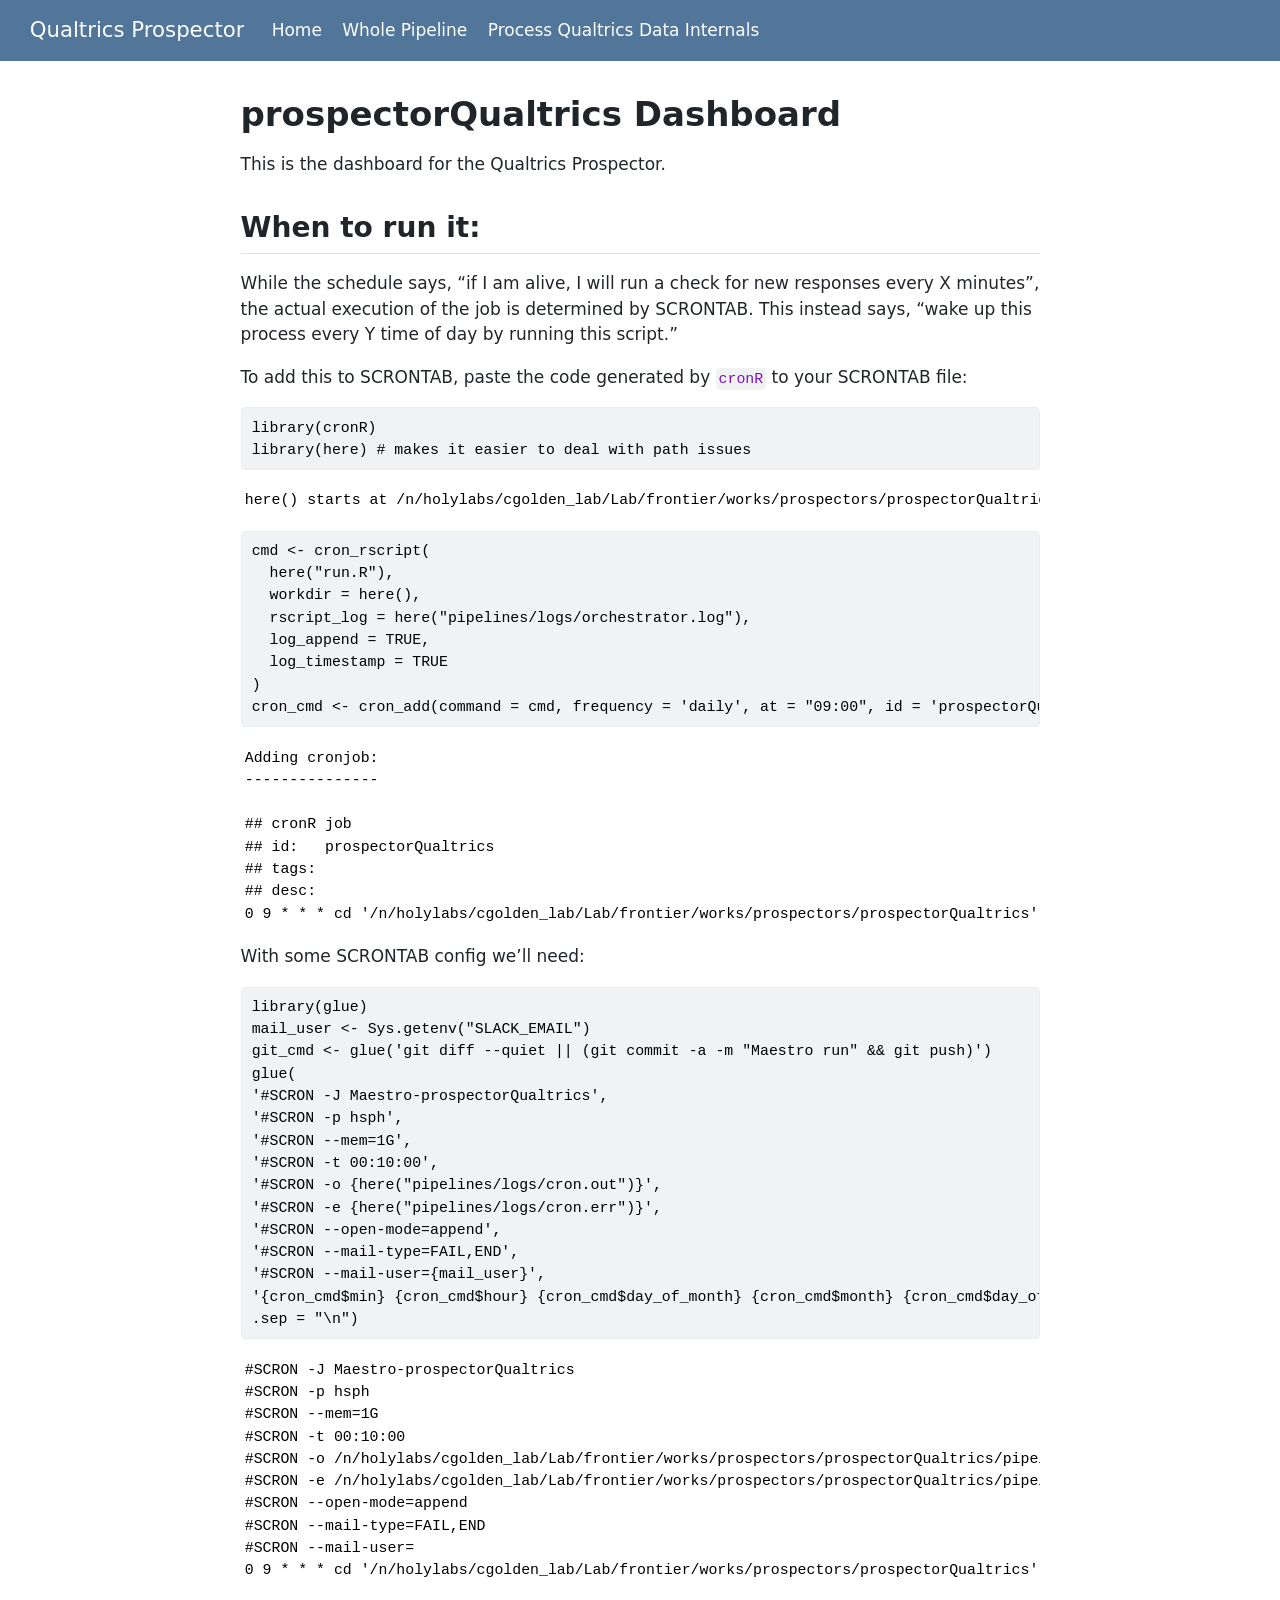
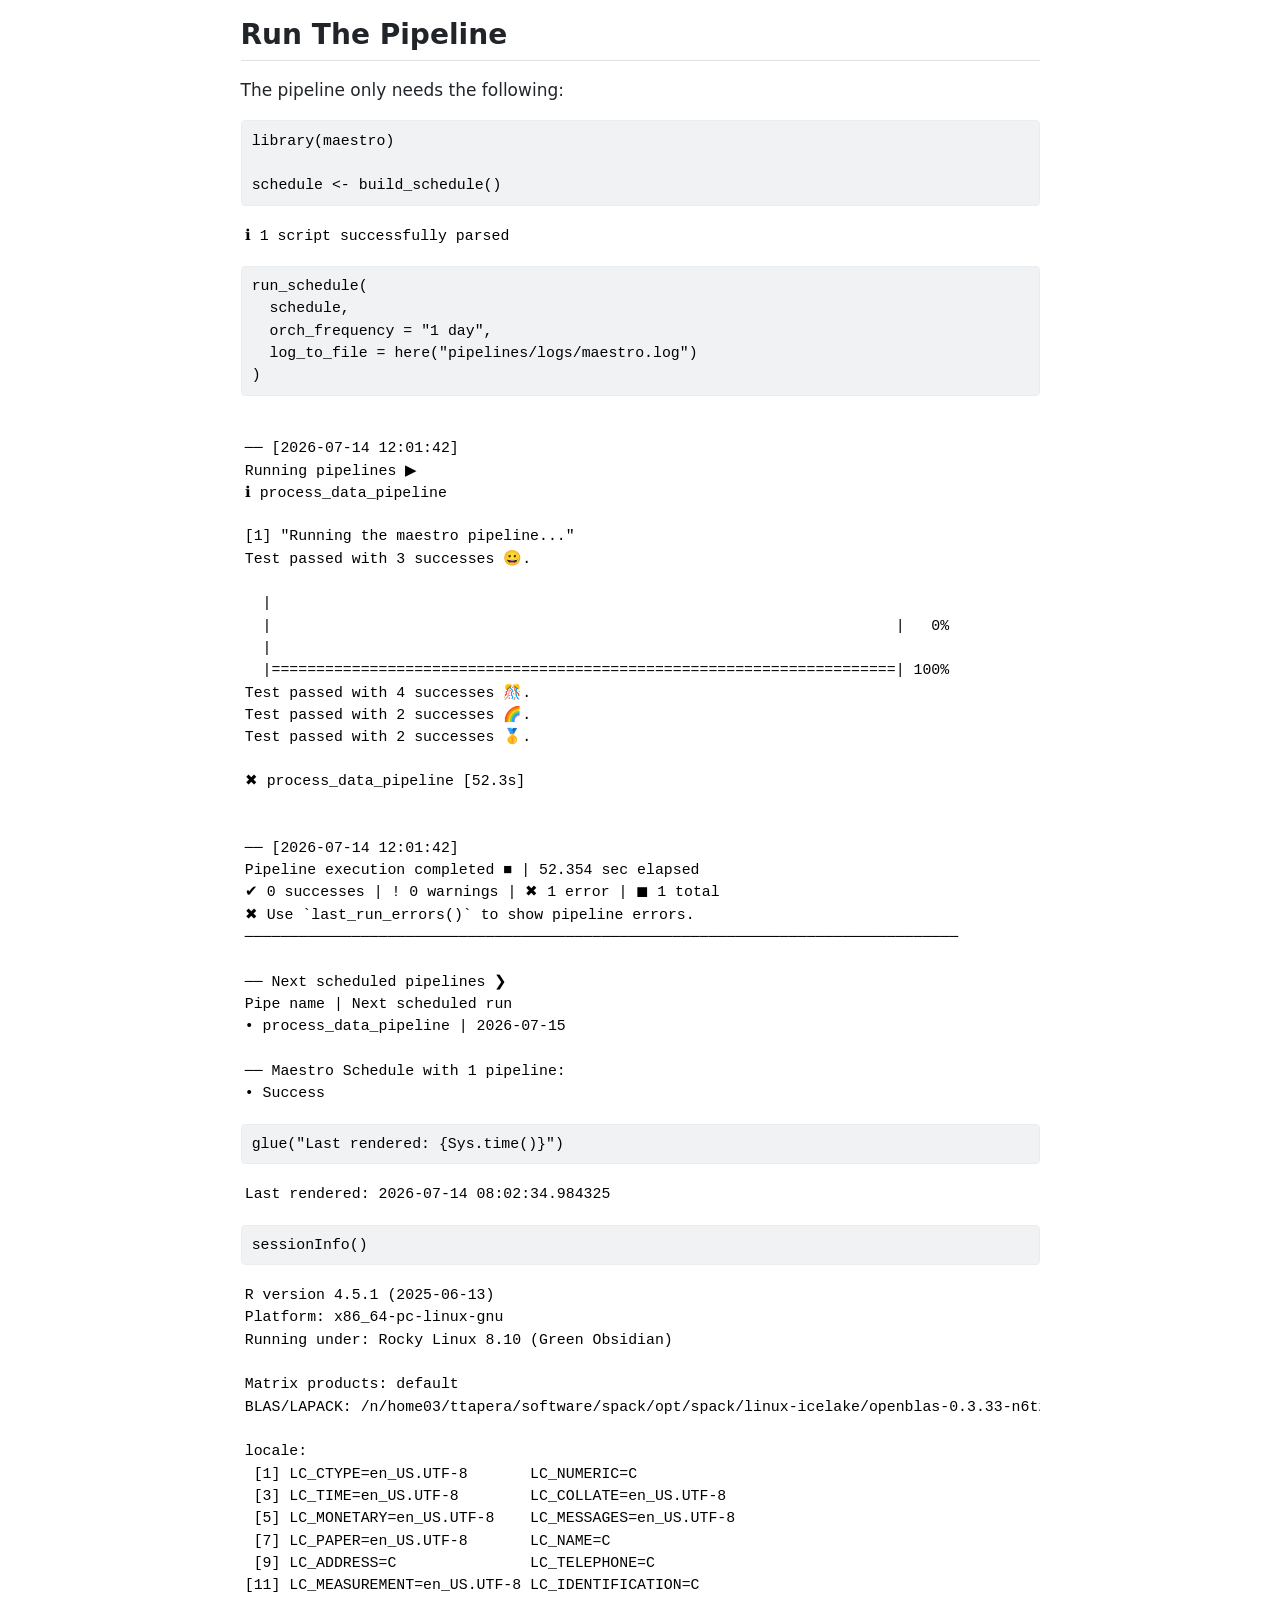
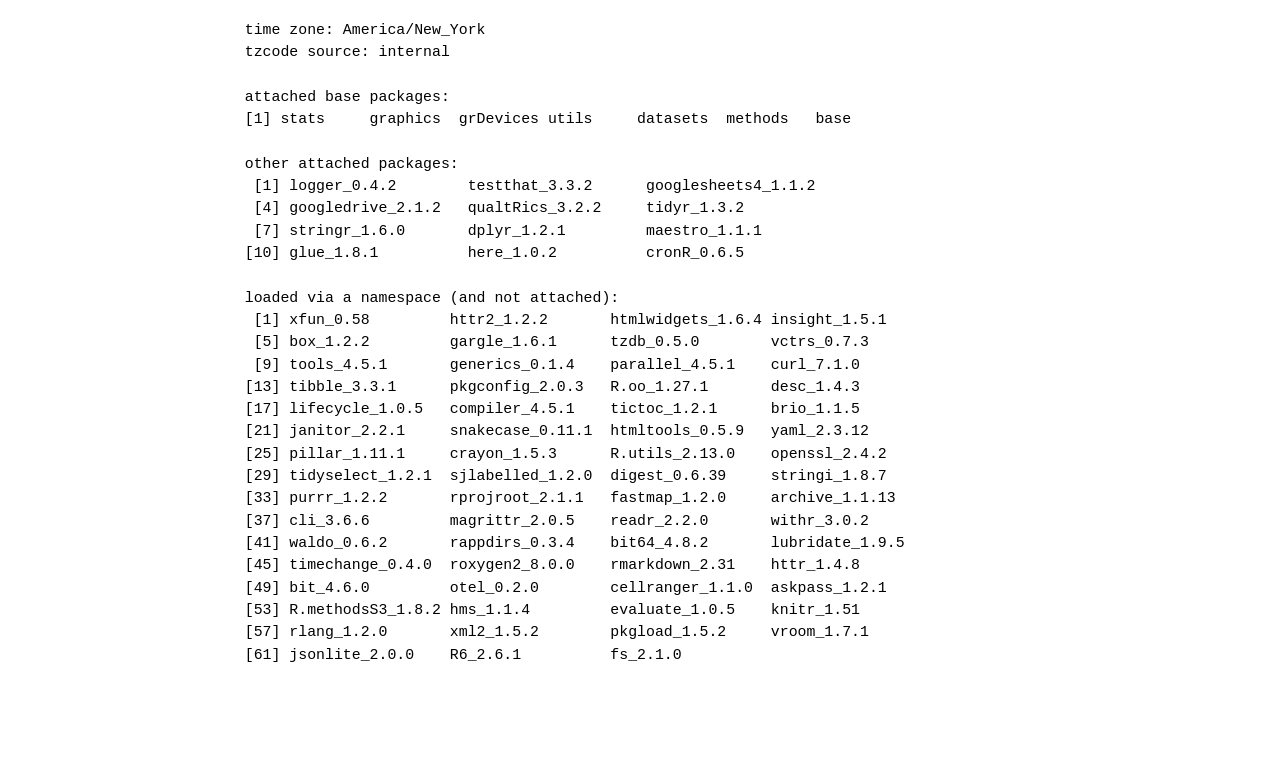
==== docs/index.html @ ceb0dd68 "cron Maestro Run" ====
<!DOCTYPE html>
<html xmlns="http://www.w3.org/1999/xhtml" lang="en" xml:lang="en"><head>

<meta charset="utf-8">
<meta name="generator" content="quarto-1.9.37">

<meta name="viewport" content="width=device-width, initial-scale=1.0, user-scalable=yes">


<title>prospectorQualtrics Dashboard – Qualtrics Prospector</title>
<style>
/* Default styles provided by pandoc.
** See https://pandoc.org/MANUAL.html#variables-for-html for config info.
*/
code{white-space: pre-wrap;}
span.smallcaps{font-variant: small-caps;}
div.columns{display: flex; gap: min(4vw, 1.5em);}
div.column{flex: auto; overflow-x: auto;}
div.hanging-indent{margin-left: 1.5em; text-indent: -1.5em;}
ul.task-list{list-style: none;}
ul.task-list li input[type="checkbox"] {
  width: 0.8em;
  margin: 0 0.8em 0.2em -1em; /* quarto-specific, see https://github.com/quarto-dev/quarto-cli/issues/4556 */ 
  vertical-align: middle;
}
/* CSS for syntax highlighting */
html { -webkit-text-size-adjust: 100%; }
pre > code.sourceCode { white-space: pre; position: relative; }
pre > code.sourceCode > span { display: inline-block; line-height: 1.25; }
pre > code.sourceCode > span:empty { height: 1.2em; }
.sourceCode { overflow: visible; }
code.sourceCode > span { color: inherit; text-decoration: inherit; }
div.sourceCode { margin: 1em 0; }
pre.sourceCode { margin: 0; }
@media screen {
div.sourceCode { overflow: auto; }
}
@media print {
pre > code.sourceCode { white-space: pre-wrap; }
pre > code.sourceCode > span { text-indent: -5em; padding-left: 5em; }
}
pre.numberSource code
  { counter-reset: source-line 0; }
pre.numberSource code > span
  { position: relative; left: -4em; counter-increment: source-line; }
pre.numberSource code > span > a:first-child::before
  { content: counter(source-line);
    position: relative; left: -1em; text-align: right; vertical-align: baseline;
    border: none; display: inline-block;
    -webkit-touch-callout: none; -webkit-user-select: none;
    -khtml-user-select: none; -moz-user-select: none;
    -ms-user-select: none; user-select: none;
    padding: 0 4px; width: 4em;
  }
pre.numberSource { margin-left: 3em;  padding-left: 4px; }
div.sourceCode
  {   }
@media screen {
pre > code.sourceCode > span > a:first-child::before { text-decoration: underline; }
}
</style>


<script src="site_libs/quarto-nav/quarto-nav.js"></script>
<script src="site_libs/quarto-nav/headroom.min.js"></script>
<script src="site_libs/clipboard/clipboard.min.js"></script>
<script src="site_libs/quarto-search/autocomplete.umd.js"></script>
<script src="site_libs/quarto-search/fuse.min.js"></script>
<script src="site_libs/quarto-search/quarto-search.js"></script>
<meta name="quarto:offset" content="./">
<script src="site_libs/quarto-html/quarto.js" type="module"></script>
<script src="site_libs/quarto-html/tabsets/tabsets.js" type="module"></script>
<script src="site_libs/quarto-html/popper.min.js"></script>
<script src="site_libs/quarto-html/tippy.umd.min.js"></script>
<script src="site_libs/quarto-html/anchor.min.js"></script>
<link href="site_libs/quarto-html/tippy.css" rel="stylesheet">
<link href="site_libs/quarto-html/quarto-syntax-highlighting-7f8f88aac4f3542376d5c11b86a4c14d.css" rel="stylesheet" id="quarto-text-highlighting-styles">
<script src="site_libs/bootstrap/bootstrap.min.js"></script>
<link href="site_libs/bootstrap/bootstrap-icons.css" rel="stylesheet">
<link href="site_libs/bootstrap/bootstrap-392f523da73b9eca0530441c25f7b60e.min.css" rel="stylesheet" append-hash="true" id="quarto-bootstrap" data-mode="light">
<script id="quarto-search-options" type="application/json">{
  "location": "navbar",
  "copy-button": false,
  "collapse-after": 3,
  "panel-placement": "end",
  "type": "overlay",
  "limit": 50,
  "keyboard-shortcut": [
    "f",
    "/",
    "s"
  ],
  "show-item-context": false,
  "language": {
    "search-no-results-text": "No results",
    "search-matching-documents-text": "matching documents",
    "search-copy-link-title": "Copy link to search",
    "search-hide-matches-text": "Hide additional matches",
    "search-more-match-text": "more match in this document",
    "search-more-matches-text": "more matches in this document",
    "search-clear-button-title": "Clear",
    "search-text-placeholder": "",
    "search-detached-cancel-button-title": "Cancel",
    "search-submit-button-title": "Submit",
    "search-label": "Search"
  }
}</script>


</head>

<body class="nav-fixed fullcontent quarto-light">

<div id="quarto-search-results"></div>
  <header id="quarto-header" class="headroom fixed-top">
    <nav class="navbar navbar-expand-lg " data-bs-theme="dark">
      <div class="navbar-container container-fluid">
      <div class="navbar-brand-container mx-auto">
    <a class="navbar-brand" href="./index.html">
    <span class="navbar-title">Qualtrics Prospector</span>
    </a>
  </div>
            <div id="quarto-search" class="" title="Search"></div>
          <button class="navbar-toggler" type="button" data-bs-toggle="collapse" data-bs-target="#navbarCollapse" aria-controls="navbarCollapse" role="menu" aria-expanded="false" aria-label="Toggle navigation" onclick="if (window.quartoToggleHeadroom) { window.quartoToggleHeadroom(); }">
  <span class="navbar-toggler-icon"></span>
</button>
          <div class="collapse navbar-collapse" id="navbarCollapse">
            <ul class="navbar-nav navbar-nav-scroll me-auto">
  <li class="nav-item">
    <a class="nav-link active" href="./index.html" aria-current="page"> 
<span class="menu-text">Home</span></a>
  </li>  
  <li class="nav-item">
    <a class="nav-link" href="./notebooks/10_pipelines.html"> 
<span class="menu-text">Whole Pipeline</span></a>
  </li>  
  <li class="nav-item">
    <a class="nav-link" href="./notebooks/01_process_qualtrics_data.html"> 
<span class="menu-text">Process Qualtrics Data Internals</span></a>
  </li>  
</ul>
          </div> <!-- /navcollapse -->
            <div class="quarto-navbar-tools">
</div>
      </div> <!-- /container-fluid -->
    </nav>
</header>
<!-- content -->
<div id="quarto-content" class="quarto-container page-columns page-rows-contents page-layout-article page-navbar">
<!-- sidebar -->
<!-- margin-sidebar -->
    
<!-- main -->
<main class="content" id="quarto-document-content">

<header id="title-block-header" class="quarto-title-block default">
<div class="quarto-title">
<h1 class="title">prospectorQualtrics Dashboard</h1>
</div>



<div class="quarto-title-meta">

    
  
    
  </div>
  


</header>


<p>This is the dashboard for the Qualtrics Prospector.</p>
<section id="when-to-run-it" class="level2">
<h2 class="anchored" data-anchor-id="when-to-run-it">When to run it:</h2>
<p>While the schedule says, “if I am alive, I will run a check for new responses every X minutes”, the actual execution of the job is determined by SCRONTAB. This instead says, “wake up this process every Y time of day by running this script.”</p>
<p>To add this to SCRONTAB, paste the code generated by <code>cronR</code> to your SCRONTAB file:</p>
<div class="cell">
<div class="code-copy-outer-scaffold"><div class="sourceCode cell-code" id="cb1"><pre class="sourceCode r code-with-copy"><code class="sourceCode r"><span id="cb1-1"><a href="#cb1-1" aria-hidden="true" tabindex="-1"></a><span class="fu">library</span>(cronR)</span>
<span id="cb1-2"><a href="#cb1-2" aria-hidden="true" tabindex="-1"></a><span class="fu">library</span>(here) <span class="co"># makes it easier to deal with path issues</span></span></code></pre></div><button title="Copy to Clipboard" class="code-copy-button"><i class="bi"></i></button></div>
<div class="cell-output cell-output-stderr">
<pre><code>here() starts at /n/holylabs/cgolden_lab/Lab/frontier/works/prospectors/prospectorQualtrics</code></pre>
</div>
<div class="code-copy-outer-scaffold"><div class="sourceCode cell-code" id="cb3"><pre class="sourceCode r code-with-copy"><code class="sourceCode r"><span id="cb3-1"><a href="#cb3-1" aria-hidden="true" tabindex="-1"></a>cmd <span class="ot">&lt;-</span> <span class="fu">cron_rscript</span>(</span>
<span id="cb3-2"><a href="#cb3-2" aria-hidden="true" tabindex="-1"></a>  <span class="fu">here</span>(<span class="st">"run.R"</span>), </span>
<span id="cb3-3"><a href="#cb3-3" aria-hidden="true" tabindex="-1"></a>  <span class="at">workdir =</span> <span class="fu">here</span>(),</span>
<span id="cb3-4"><a href="#cb3-4" aria-hidden="true" tabindex="-1"></a>  <span class="at">rscript_log =</span> <span class="fu">here</span>(<span class="st">"pipelines/logs/orchestrator.log"</span>),</span>
<span id="cb3-5"><a href="#cb3-5" aria-hidden="true" tabindex="-1"></a>  <span class="at">log_append =</span> <span class="cn">TRUE</span>,</span>
<span id="cb3-6"><a href="#cb3-6" aria-hidden="true" tabindex="-1"></a>  <span class="at">log_timestamp =</span> <span class="cn">TRUE</span></span>
<span id="cb3-7"><a href="#cb3-7" aria-hidden="true" tabindex="-1"></a>)</span>
<span id="cb3-8"><a href="#cb3-8" aria-hidden="true" tabindex="-1"></a>cron_cmd <span class="ot">&lt;-</span> <span class="fu">cron_add</span>(<span class="at">command =</span> cmd, <span class="at">frequency =</span> <span class="st">'daily'</span>, <span class="at">at =</span> <span class="st">"09:00"</span>, <span class="at">id =</span> <span class="st">'prospectorQualtrics'</span>, <span class="at">dry_run=</span><span class="cn">TRUE</span>, <span class="at">ask=</span><span class="cn">FALSE</span>)</span></code></pre></div><button title="Copy to Clipboard" class="code-copy-button"><i class="bi"></i></button></div>
<div class="cell-output cell-output-stderr">
<pre><code>Adding cronjob:
---------------

## cronR job
## id:   prospectorQualtrics
## tags: 
## desc: 
0 9 * * * cd '/n/holylabs/cgolden_lab/Lab/frontier/works/prospectors/prospectorQualtrics' &amp;&amp; /n/home03/ttapera/software/spack/opt/spack/linux-icelake/r-4.5.1-munmhwpvanxog4vieqta3cvvdaarsali/rlib/R/bin/Rscript '/n/holylabs/cgolden_lab/Lab/frontier/works/prospectors/prospectorQualtrics/run.R'  &gt;&gt; '/n/holylabs/cgolden_lab/Lab/frontier/works/prospectors/prospectorQualtrics/pipelines/logs/orchestrator.log' 2&gt;&amp;1</code></pre>
</div>
</div>
<p>With some SCRONTAB config we’ll need:</p>
<div class="cell">
<div class="code-copy-outer-scaffold"><div class="sourceCode cell-code" id="cb5"><pre class="sourceCode r code-with-copy"><code class="sourceCode r"><span id="cb5-1"><a href="#cb5-1" aria-hidden="true" tabindex="-1"></a><span class="fu">library</span>(glue)</span>
<span id="cb5-2"><a href="#cb5-2" aria-hidden="true" tabindex="-1"></a>mail_user <span class="ot">&lt;-</span> <span class="fu">Sys.getenv</span>(<span class="st">"SLACK_EMAIL"</span>)</span>
<span id="cb5-3"><a href="#cb5-3" aria-hidden="true" tabindex="-1"></a>git_cmd <span class="ot">&lt;-</span> <span class="fu">glue</span>(<span class="st">'git diff --quiet || (git commit -a -m "Maestro run" &amp;&amp; git push)'</span>)</span>
<span id="cb5-4"><a href="#cb5-4" aria-hidden="true" tabindex="-1"></a><span class="fu">glue</span>(</span>
<span id="cb5-5"><a href="#cb5-5" aria-hidden="true" tabindex="-1"></a><span class="st">'#SCRON -J Maestro-prospectorQualtrics'</span>, </span>
<span id="cb5-6"><a href="#cb5-6" aria-hidden="true" tabindex="-1"></a><span class="st">'#SCRON -p hsph'</span>, </span>
<span id="cb5-7"><a href="#cb5-7" aria-hidden="true" tabindex="-1"></a><span class="st">'#SCRON --mem=1G'</span>, </span>
<span id="cb5-8"><a href="#cb5-8" aria-hidden="true" tabindex="-1"></a><span class="st">'#SCRON -t 00:10:00'</span>, </span>
<span id="cb5-9"><a href="#cb5-9" aria-hidden="true" tabindex="-1"></a><span class="st">'#SCRON -o {here("pipelines/logs/cron.out")}'</span>, </span>
<span id="cb5-10"><a href="#cb5-10" aria-hidden="true" tabindex="-1"></a><span class="st">'#SCRON -e {here("pipelines/logs/cron.err")}'</span>, </span>
<span id="cb5-11"><a href="#cb5-11" aria-hidden="true" tabindex="-1"></a><span class="st">'#SCRON --open-mode=append'</span>,</span>
<span id="cb5-12"><a href="#cb5-12" aria-hidden="true" tabindex="-1"></a><span class="st">'#SCRON --mail-type=FAIL,END'</span>, </span>
<span id="cb5-13"><a href="#cb5-13" aria-hidden="true" tabindex="-1"></a><span class="st">'#SCRON --mail-user={mail_user}'</span>, </span>
<span id="cb5-14"><a href="#cb5-14" aria-hidden="true" tabindex="-1"></a><span class="st">'{cron_cmd$min} {cron_cmd$hour} {cron_cmd$day_of_month} {cron_cmd$month} {cron_cmd$day_of_week} {cron_cmd$command} &amp;&amp; {git_cmd}'</span>,</span>
<span id="cb5-15"><a href="#cb5-15" aria-hidden="true" tabindex="-1"></a><span class="at">.sep =</span> <span class="st">"</span><span class="sc">\n</span><span class="st">"</span>)</span></code></pre></div><button title="Copy to Clipboard" class="code-copy-button"><i class="bi"></i></button></div>
<div class="cell-output cell-output-stdout">
<pre><code>#SCRON -J Maestro-prospectorQualtrics
#SCRON -p hsph
#SCRON --mem=1G
#SCRON -t 00:10:00
#SCRON -o /n/holylabs/cgolden_lab/Lab/frontier/works/prospectors/prospectorQualtrics/pipelines/logs/cron.out
#SCRON -e /n/holylabs/cgolden_lab/Lab/frontier/works/prospectors/prospectorQualtrics/pipelines/logs/cron.err
#SCRON --open-mode=append
#SCRON --mail-type=FAIL,END
#SCRON --mail-user=
0 9 * * * cd '/n/holylabs/cgolden_lab/Lab/frontier/works/prospectors/prospectorQualtrics' &amp;&amp; /n/home03/ttapera/software/spack/opt/spack/linux-icelake/r-4.5.1-munmhwpvanxog4vieqta3cvvdaarsali/rlib/R/bin/Rscript '/n/holylabs/cgolden_lab/Lab/frontier/works/prospectors/prospectorQualtrics/run.R'  &gt;&gt; '/n/holylabs/cgolden_lab/Lab/frontier/works/prospectors/prospectorQualtrics/pipelines/logs/orchestrator.log' 2&gt;&amp;1 &amp;&amp; git diff --quiet || (git commit -a -m "Maestro run" &amp;&amp; git push)</code></pre>
</div>
</div>
</section>
<section id="run-the-pipeline" class="level2">
<h2 class="anchored" data-anchor-id="run-the-pipeline">Run The Pipeline</h2>
<p>The pipeline only needs the following:</p>
<div class="cell">
<div class="code-copy-outer-scaffold"><div class="sourceCode cell-code" id="cb7"><pre class="sourceCode r code-with-copy"><code class="sourceCode r"><span id="cb7-1"><a href="#cb7-1" aria-hidden="true" tabindex="-1"></a><span class="fu">library</span>(maestro)</span>
<span id="cb7-2"><a href="#cb7-2" aria-hidden="true" tabindex="-1"></a></span>
<span id="cb7-3"><a href="#cb7-3" aria-hidden="true" tabindex="-1"></a>schedule <span class="ot">&lt;-</span> <span class="fu">build_schedule</span>()</span></code></pre></div><button title="Copy to Clipboard" class="code-copy-button"><i class="bi"></i></button></div>
<div class="cell-output cell-output-stderr">
<pre><code>ℹ 1 script successfully parsed</code></pre>
</div>
<div class="code-copy-outer-scaffold"><div class="sourceCode cell-code" id="cb9"><pre class="sourceCode r code-with-copy"><code class="sourceCode r"><span id="cb9-1"><a href="#cb9-1" aria-hidden="true" tabindex="-1"></a><span class="fu">run_schedule</span>(</span>
<span id="cb9-2"><a href="#cb9-2" aria-hidden="true" tabindex="-1"></a>  schedule,</span>
<span id="cb9-3"><a href="#cb9-3" aria-hidden="true" tabindex="-1"></a>  <span class="at">orch_frequency =</span> <span class="st">"1 day"</span>,</span>
<span id="cb9-4"><a href="#cb9-4" aria-hidden="true" tabindex="-1"></a>  <span class="at">log_to_file =</span> <span class="fu">here</span>(<span class="st">"pipelines/logs/maestro.log"</span>)</span>
<span id="cb9-5"><a href="#cb9-5" aria-hidden="true" tabindex="-1"></a>)</span></code></pre></div><button title="Copy to Clipboard" class="code-copy-button"><i class="bi"></i></button></div>
<div class="cell-output cell-output-stderr">
<pre><code>
── [2026-07-14 12:01:42]
Running pipelines ▶ 
ℹ process_data_pipeline</code></pre>
</div>
<div class="cell-output cell-output-stdout">
<pre><code>[1] "Running the maestro pipeline..."
Test passed with 3 successes 😀.

  |                                                                            
  |                                                                      |   0%
  |                                                                            
  |======================================================================| 100%
Test passed with 4 successes 🎊.
Test passed with 2 successes 🌈.
Test passed with 2 successes 🥇.</code></pre>
</div>
<div class="cell-output cell-output-stderr">
<pre><code>✖ process_data_pipeline [52.3s]


── [2026-07-14 12:01:42]
Pipeline execution completed ■ | 52.354 sec elapsed 
✔ 0 successes | ! 0 warnings | ✖ 1 error | ◼ 1 total
✖ Use `last_run_errors()` to show pipeline errors.
────────────────────────────────────────────────────────────────────────────────

── Next scheduled pipelines ❯ 
Pipe name | Next scheduled run
• process_data_pipeline | 2026-07-15

── Maestro Schedule with 1 pipeline:  
• Success</code></pre>
</div>
</div>
<div class="cell">
<div class="code-copy-outer-scaffold"><div class="sourceCode cell-code" id="cb13"><pre class="sourceCode r code-with-copy"><code class="sourceCode r"><span id="cb13-1"><a href="#cb13-1" aria-hidden="true" tabindex="-1"></a><span class="fu">glue</span>(<span class="st">"Last rendered: {Sys.time()}"</span>)</span></code></pre></div><button title="Copy to Clipboard" class="code-copy-button"><i class="bi"></i></button></div>
<div class="cell-output cell-output-stdout">
<pre><code>Last rendered: 2026-07-14 08:02:34.984325</code></pre>
</div>
<div class="code-copy-outer-scaffold"><div class="sourceCode cell-code" id="cb15"><pre class="sourceCode r code-with-copy"><code class="sourceCode r"><span id="cb15-1"><a href="#cb15-1" aria-hidden="true" tabindex="-1"></a><span class="fu">sessionInfo</span>()</span></code></pre></div><button title="Copy to Clipboard" class="code-copy-button"><i class="bi"></i></button></div>
<div class="cell-output cell-output-stdout">
<pre><code>R version 4.5.1 (2025-06-13)
Platform: x86_64-pc-linux-gnu
Running under: Rocky Linux 8.10 (Green Obsidian)

Matrix products: default
BLAS/LAPACK: /n/home03/ttapera/software/spack/opt/spack/linux-icelake/openblas-0.3.33-n6tzifhikuaruph67cuwjcetvrnfmm2t/lib/libopenblas-r0.3.33.so;  LAPACK version 3.12.0

locale:
 [1] LC_CTYPE=en_US.UTF-8       LC_NUMERIC=C              
 [3] LC_TIME=en_US.UTF-8        LC_COLLATE=en_US.UTF-8    
 [5] LC_MONETARY=en_US.UTF-8    LC_MESSAGES=en_US.UTF-8   
 [7] LC_PAPER=en_US.UTF-8       LC_NAME=C                 
 [9] LC_ADDRESS=C               LC_TELEPHONE=C            
[11] LC_MEASUREMENT=en_US.UTF-8 LC_IDENTIFICATION=C       

time zone: America/New_York
tzcode source: internal

attached base packages:
[1] stats     graphics  grDevices utils     datasets  methods   base     

other attached packages:
 [1] logger_0.4.2        testthat_3.3.2      googlesheets4_1.1.2
 [4] googledrive_2.1.2   qualtRics_3.2.2     tidyr_1.3.2        
 [7] stringr_1.6.0       dplyr_1.2.1         maestro_1.1.1      
[10] glue_1.8.1          here_1.0.2          cronR_0.6.5        

loaded via a namespace (and not attached):
 [1] xfun_0.58         httr2_1.2.2       htmlwidgets_1.6.4 insight_1.5.1    
 [5] box_1.2.2         gargle_1.6.1      tzdb_0.5.0        vctrs_0.7.3      
 [9] tools_4.5.1       generics_0.1.4    parallel_4.5.1    curl_7.1.0       
[13] tibble_3.3.1      pkgconfig_2.0.3   R.oo_1.27.1       desc_1.4.3       
[17] lifecycle_1.0.5   compiler_4.5.1    tictoc_1.2.1      brio_1.1.5       
[21] janitor_2.2.1     snakecase_0.11.1  htmltools_0.5.9   yaml_2.3.12      
[25] pillar_1.11.1     crayon_1.5.3      R.utils_2.13.0    openssl_2.4.2    
[29] tidyselect_1.2.1  sjlabelled_1.2.0  digest_0.6.39     stringi_1.8.7    
[33] purrr_1.2.2       rprojroot_2.1.1   fastmap_1.2.0     archive_1.1.13   
[37] cli_3.6.6         magrittr_2.0.5    readr_2.2.0       withr_3.0.2      
[41] waldo_0.6.2       rappdirs_0.3.4    bit64_4.8.2       lubridate_1.9.5  
[45] timechange_0.4.0  roxygen2_8.0.0    rmarkdown_2.31    httr_1.4.8       
[49] bit_4.6.0         otel_0.2.0        cellranger_1.1.0  askpass_1.2.1    
[53] R.methodsS3_1.8.2 hms_1.1.4         evaluate_1.0.5    knitr_1.51       
[57] rlang_1.2.0       xml2_1.5.2        pkgload_1.5.2     vroom_1.7.1      
[61] jsonlite_2.0.0    R6_2.6.1          fs_2.1.0         </code></pre>
</div>
</div>


</section>

</main> <!-- /main -->
<script id="quarto-html-after-body" type="application/javascript">
  window.document.addEventListener("DOMContentLoaded", function (event) {
    const icon = "";
    const anchorJS = new window.AnchorJS();
    anchorJS.options = {
      placement: 'right',
      icon: icon
    };
    anchorJS.add('.anchored');
    const isCodeAnnotation = (el) => {
      for (const clz of el.classList) {
        if (clz.startsWith('code-annotation-')) {                     
          return true;
        }
      }
      return false;
    }
    const onCopySuccess = function(e) {
      // button target
      const button = e.trigger;
      // don't keep focus
      button.blur();
      // flash "checked"
      button.classList.add('code-copy-button-checked');
      var currentTitle = button.getAttribute("title");
      button.setAttribute("title", "Copied!");
      let tooltip;
      if (window.bootstrap) {
        button.setAttribute("data-bs-toggle", "tooltip");
        button.setAttribute("data-bs-placement", "left");
        button.setAttribute("data-bs-title", "Copied!");
        tooltip = new bootstrap.Tooltip(button, 
          { trigger: "manual", 
            customClass: "code-copy-button-tooltip",
            offset: [0, -8]});
        tooltip.show();    
      }
      setTimeout(function() {
        if (tooltip) {
          tooltip.hide();
          button.removeAttribute("data-bs-title");
          button.removeAttribute("data-bs-toggle");
          button.removeAttribute("data-bs-placement");
        }
        button.setAttribute("title", currentTitle);
        button.classList.remove('code-copy-button-checked');
      }, 1000);
      // clear code selection
      e.clearSelection();
    }
    const getTextToCopy = function(trigger) {
      const outerScaffold = trigger.parentElement.cloneNode(true);
      const codeEl = outerScaffold.querySelector('code');
      for (const childEl of codeEl.children) {
        if (isCodeAnnotation(childEl)) {
          childEl.remove();
        }
      }
      return codeEl.innerText;
    }
    const clipboard = new window.ClipboardJS('.code-copy-button:not([data-in-quarto-modal])', {
      text: getTextToCopy
    });
    clipboard.on('success', onCopySuccess);
    if (window.document.getElementById('quarto-embedded-source-code-modal')) {
      const clipboardModal = new window.ClipboardJS('.code-copy-button[data-in-quarto-modal]', {
        text: getTextToCopy,
        container: window.document.getElementById('quarto-embedded-source-code-modal')
      });
      clipboardModal.on('success', onCopySuccess);
    }
      var localhostRegex = new RegExp(/^(?:http|https):\/\/localhost\:?[0-9]*\//);
      var mailtoRegex = new RegExp(/^mailto:/);
        var filterRegex = new RegExp('/' + window.location.host + '/');
      var isInternal = (href) => {
          return filterRegex.test(href) || localhostRegex.test(href) || mailtoRegex.test(href);
      }
      // Inspect non-navigation links and adorn them if external
     var links = window.document.querySelectorAll('a[href]:not(.nav-link):not(.navbar-brand):not(.toc-action):not(.sidebar-link):not(.sidebar-item-toggle):not(.pagination-link):not(.no-external):not([aria-hidden]):not(.dropdown-item):not(.quarto-navigation-tool):not(.about-link)');
      for (var i=0; i<links.length; i++) {
        const link = links[i];
        if (!isInternal(link.href)) {
          // undo the damage that might have been done by quarto-nav.js in the case of
          // links that we want to consider external
          if (link.dataset.originalHref !== undefined) {
            link.href = link.dataset.originalHref;
          }
        }
      }
    function tippyHover(el, contentFn, onTriggerFn, onUntriggerFn) {
      const config = {
        allowHTML: true,
        maxWidth: 500,
        delay: 100,
        arrow: false,
        appendTo: function(el) {
            return el.parentElement;
        },
        interactive: true,
        interactiveBorder: 10,
        theme: 'quarto',
        placement: 'bottom-start',
      };
      if (contentFn) {
        config.content = contentFn;
      }
      if (onTriggerFn) {
        config.onTrigger = onTriggerFn;
      }
      if (onUntriggerFn) {
        config.onUntrigger = onUntriggerFn;
      }
      window.tippy(el, config); 
    }
    const noterefs = window.document.querySelectorAll('a[role="doc-noteref"]');
    for (var i=0; i<noterefs.length; i++) {
      const ref = noterefs[i];
      tippyHover(ref, function() {
        // use id or data attribute instead here
        let href = ref.getAttribute('data-footnote-href') || ref.getAttribute('href');
        try { href = new URL(href).hash; } catch {}
        const id = href.replace(/^#\/?/, "");
        const note = window.document.getElementById(id);
        if (note) {
          return note.innerHTML;
        } else {
          return "";
        }
      });
    }
    const xrefs = window.document.querySelectorAll('a.quarto-xref');
    const processXRef = (id, note) => {
      // Strip column container classes
      const stripColumnClz = (el) => {
        el.classList.remove("page-full", "page-columns");
        if (el.children) {
          for (const child of el.children) {
            stripColumnClz(child);
          }
        }
      }
      stripColumnClz(note)
      if (id === null || id.startsWith('sec-')) {
        // Special case sections, only their first couple elements
        const container = document.createElement("div");
        if (note.children && note.children.length > 2) {
          container.appendChild(note.children[0].cloneNode(true));
          for (let i = 1; i < note.children.length; i++) {
            const child = note.children[i];
            if (child.tagName === "P" && child.innerText === "") {
              continue;
            } else {
              container.appendChild(child.cloneNode(true));
              break;
            }
          }
          if (window.Quarto?.typesetMath) {
            window.Quarto.typesetMath(container);
          }
          return container.innerHTML
        } else {
          if (window.Quarto?.typesetMath) {
            window.Quarto.typesetMath(note);
          }
          return note.innerHTML;
        }
      } else {
        // Remove any anchor links if they are present
        const anchorLink = note.querySelector('a.anchorjs-link');
        if (anchorLink) {
          anchorLink.remove();
        }
        if (window.Quarto?.typesetMath) {
          window.Quarto.typesetMath(note);
        }
        if (note.classList.contains("callout")) {
          return note.outerHTML;
        } else {
          return note.innerHTML;
        }
      }
    }
    for (var i=0; i<xrefs.length; i++) {
      const xref = xrefs[i];
      tippyHover(xref, undefined, function(instance) {
        instance.disable();
        let url = xref.getAttribute('href');
        let hash = undefined; 
        if (url.startsWith('#')) {
          hash = url;
        } else {
          try { hash = new URL(url).hash; } catch {}
        }
        if (hash) {
          const id = hash.replace(/^#\/?/, "");
          const note = window.document.getElementById(id);
          if (note !== null) {
            try {
              const html = processXRef(id, note.cloneNode(true));
              instance.setContent(html);
            } finally {
              instance.enable();
              instance.show();
            }
          } else {
            // See if we can fetch this
            fetch(url.split('#')[0])
            .then(res => res.text())
            .then(html => {
              const parser = new DOMParser();
              const htmlDoc = parser.parseFromString(html, "text/html");
              const note = htmlDoc.getElementById(id);
              if (note !== null) {
                const html = processXRef(id, note);
                instance.setContent(html);
              } 
            }).finally(() => {
              instance.enable();
              instance.show();
            });
          }
        } else {
          // See if we can fetch a full url (with no hash to target)
          // This is a special case and we should probably do some content thinning / targeting
          fetch(url)
          .then(res => res.text())
          .then(html => {
            const parser = new DOMParser();
            const htmlDoc = parser.parseFromString(html, "text/html");
            const note = htmlDoc.querySelector('main.content');
            if (note !== null) {
              // This should only happen for chapter cross references
              // (since there is no id in the URL)
              // remove the first header
              if (note.children.length > 0 && note.children[0].tagName === "HEADER") {
                note.children[0].remove();
              }
              const html = processXRef(null, note);
              instance.setContent(html);
            } 
          }).finally(() => {
            instance.enable();
            instance.show();
          });
        }
      }, function(instance) {
      });
    }
        let selectedAnnoteEl;
        const selectorForAnnotation = ( cell, annotation) => {
          let cellAttr = 'data-code-cell="' + cell + '"';
          let lineAttr = 'data-code-annotation="' +  annotation + '"';
          const selector = 'span[' + cellAttr + '][' + lineAttr + ']';
          return selector;
        }
        const selectCodeLines = (annoteEl) => {
          const doc = window.document;
          const targetCell = annoteEl.getAttribute("data-target-cell");
          const targetAnnotation = annoteEl.getAttribute("data-target-annotation");
          const annoteSpan = window.document.querySelector(selectorForAnnotation(targetCell, targetAnnotation));
          const lines = annoteSpan.getAttribute("data-code-lines").split(",");
          const lineIds = lines.map((line) => {
            return targetCell + "-" + line;
          })
          let top = null;
          let height = null;
          let parent = null;
          if (lineIds.length > 0) {
              //compute the position of the single el (top and bottom and make a div)
              const el = window.document.getElementById(lineIds[0]);
              top = el.offsetTop;
              height = el.offsetHeight;
              parent = el.parentElement.parentElement;
            if (lineIds.length > 1) {
              const lastEl = window.document.getElementById(lineIds[lineIds.length - 1]);
              const bottom = lastEl.offsetTop + lastEl.offsetHeight;
              height = bottom - top;
            }
            if (top !== null && height !== null && parent !== null) {
              // cook up a div (if necessary) and position it 
              let div = window.document.getElementById("code-annotation-line-highlight");
              if (div === null) {
                div = window.document.createElement("div");
                div.setAttribute("id", "code-annotation-line-highlight");
                div.style.position = 'absolute';
                parent.appendChild(div);
              }
              div.style.top = top - 2 + "px";
              div.style.height = height + 4 + "px";
              div.style.left = 0;
              let gutterDiv = window.document.getElementById("code-annotation-line-highlight-gutter");
              if (gutterDiv === null) {
                gutterDiv = window.document.createElement("div");
                gutterDiv.setAttribute("id", "code-annotation-line-highlight-gutter");
                gutterDiv.style.position = 'absolute';
                const codeCell = window.document.getElementById(targetCell);
                const gutter = codeCell.querySelector('.code-annotation-gutter');
                gutter.appendChild(gutterDiv);
              }
              gutterDiv.style.top = top - 2 + "px";
              gutterDiv.style.height = height + 4 + "px";
            }
            selectedAnnoteEl = annoteEl;
          }
        };
        const unselectCodeLines = () => {
          const elementsIds = ["code-annotation-line-highlight", "code-annotation-line-highlight-gutter"];
          elementsIds.forEach((elId) => {
            const div = window.document.getElementById(elId);
            if (div) {
              div.remove();
            }
          });
          selectedAnnoteEl = undefined;
        };
          // Handle positioning of the toggle
      window.addEventListener(
        "resize",
        throttle(() => {
          elRect = undefined;
          if (selectedAnnoteEl) {
            selectCodeLines(selectedAnnoteEl);
          }
        }, 10)
      );
      function throttle(fn, ms) {
      let throttle = false;
      let timer;
        return (...args) => {
          if(!throttle) { // first call gets through
              fn.apply(this, args);
              throttle = true;
          } else { // all the others get throttled
              if(timer) clearTimeout(timer); // cancel #2
              timer = setTimeout(() => {
                fn.apply(this, args);
                timer = throttle = false;
              }, ms);
          }
        };
      }
        // Attach click handler to the DT
        const annoteDls = window.document.querySelectorAll('dt[data-target-cell]');
        for (const annoteDlNode of annoteDls) {
          annoteDlNode.addEventListener('click', (event) => {
            const clickedEl = event.target;
            if (clickedEl !== selectedAnnoteEl) {
              unselectCodeLines();
              const activeEl = window.document.querySelector('dt[data-target-cell].code-annotation-active');
              if (activeEl) {
                activeEl.classList.remove('code-annotation-active');
              }
              selectCodeLines(clickedEl);
              clickedEl.classList.add('code-annotation-active');
            } else {
              // Unselect the line
              unselectCodeLines();
              clickedEl.classList.remove('code-annotation-active');
            }
          });
        }
    const findCites = (el) => {
      const parentEl = el.parentElement;
      if (parentEl) {
        const cites = parentEl.dataset.cites;
        if (cites) {
          return {
            el,
            cites: cites.split(' ')
          };
        } else {
          return findCites(el.parentElement)
        }
      } else {
        return undefined;
      }
    };
    var bibliorefs = window.document.querySelectorAll('a[role="doc-biblioref"]');
    for (var i=0; i<bibliorefs.length; i++) {
      const ref = bibliorefs[i];
      const citeInfo = findCites(ref);
      if (citeInfo) {
        tippyHover(citeInfo.el, function() {
          var popup = window.document.createElement('div');
          citeInfo.cites.forEach(function(cite) {
            var citeDiv = window.document.createElement('div');
            citeDiv.classList.add('hanging-indent');
            citeDiv.classList.add('csl-entry');
            var biblioDiv = window.document.getElementById('ref-' + cite);
            if (biblioDiv) {
              citeDiv.innerHTML = biblioDiv.innerHTML;
            }
            popup.appendChild(citeDiv);
          });
          return popup.innerHTML;
        });
      }
    }
  });
  </script>
</div> <!-- /content -->




</body></html>
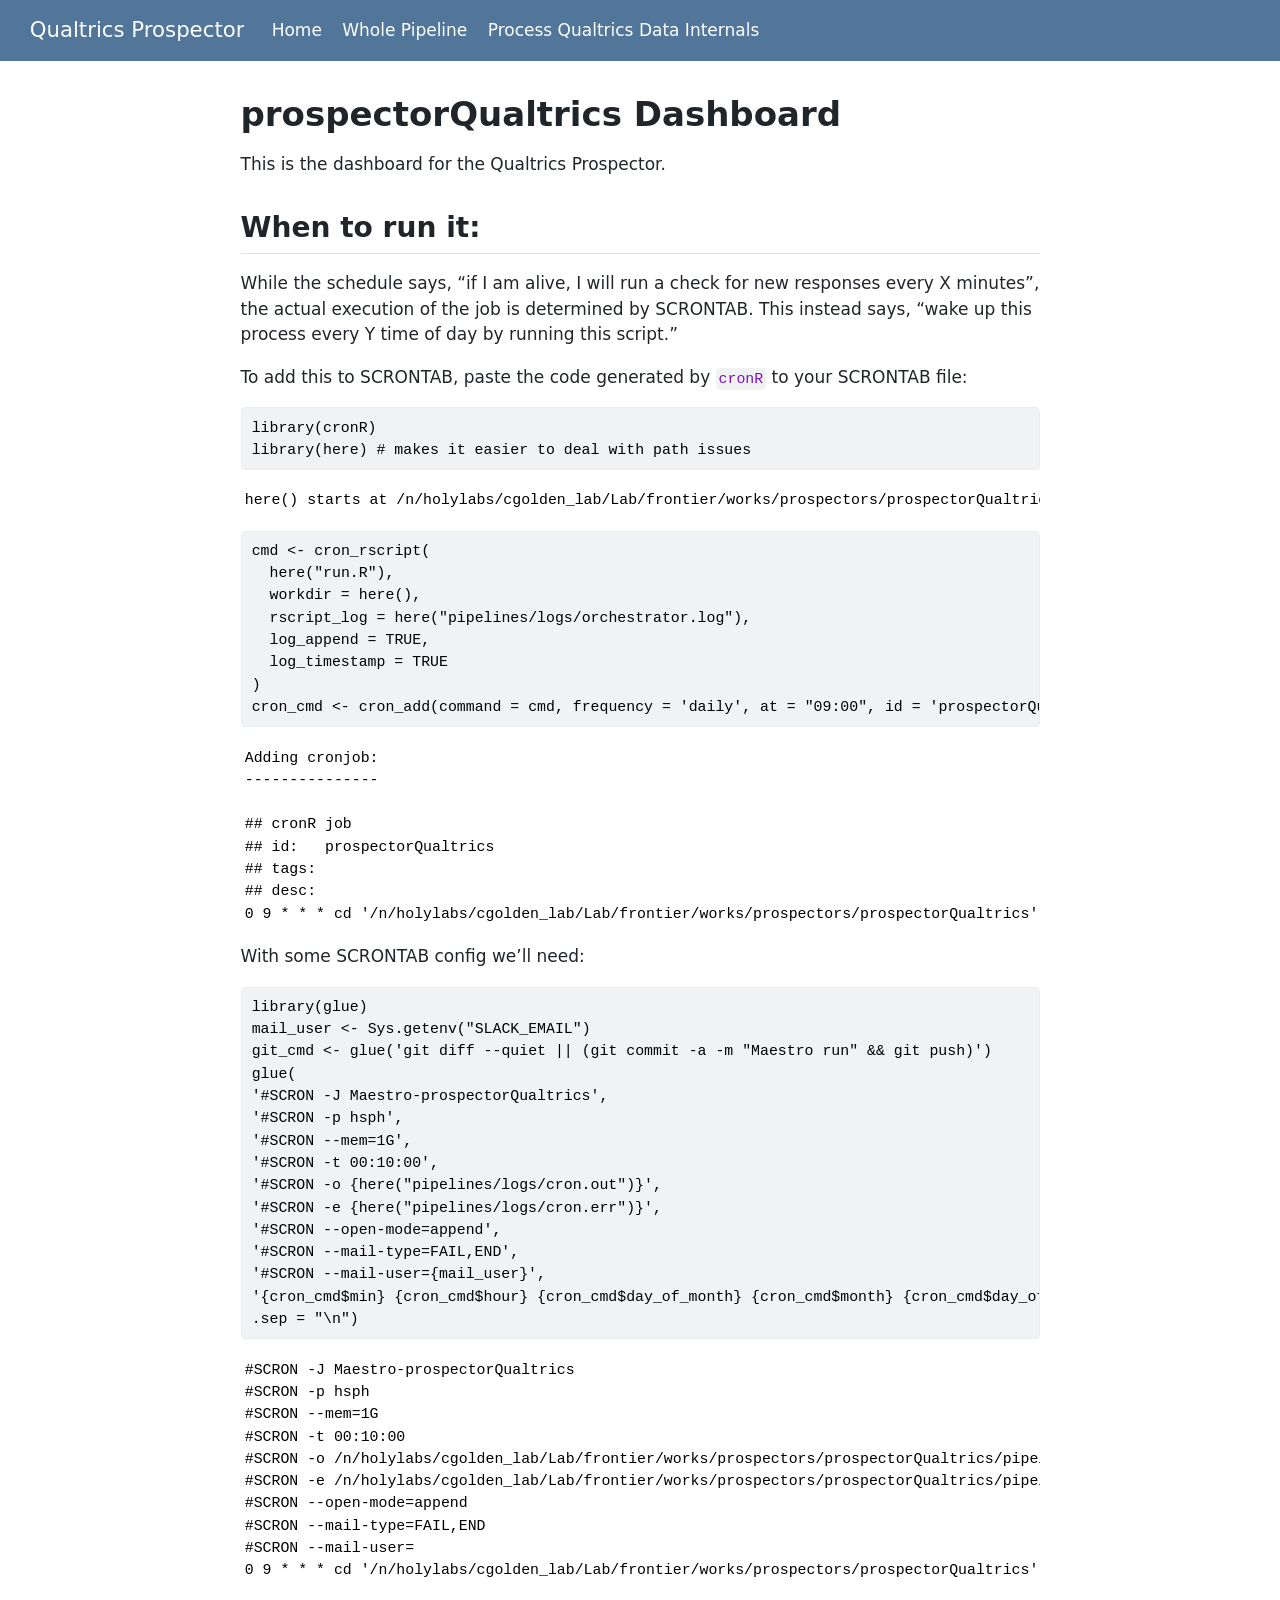
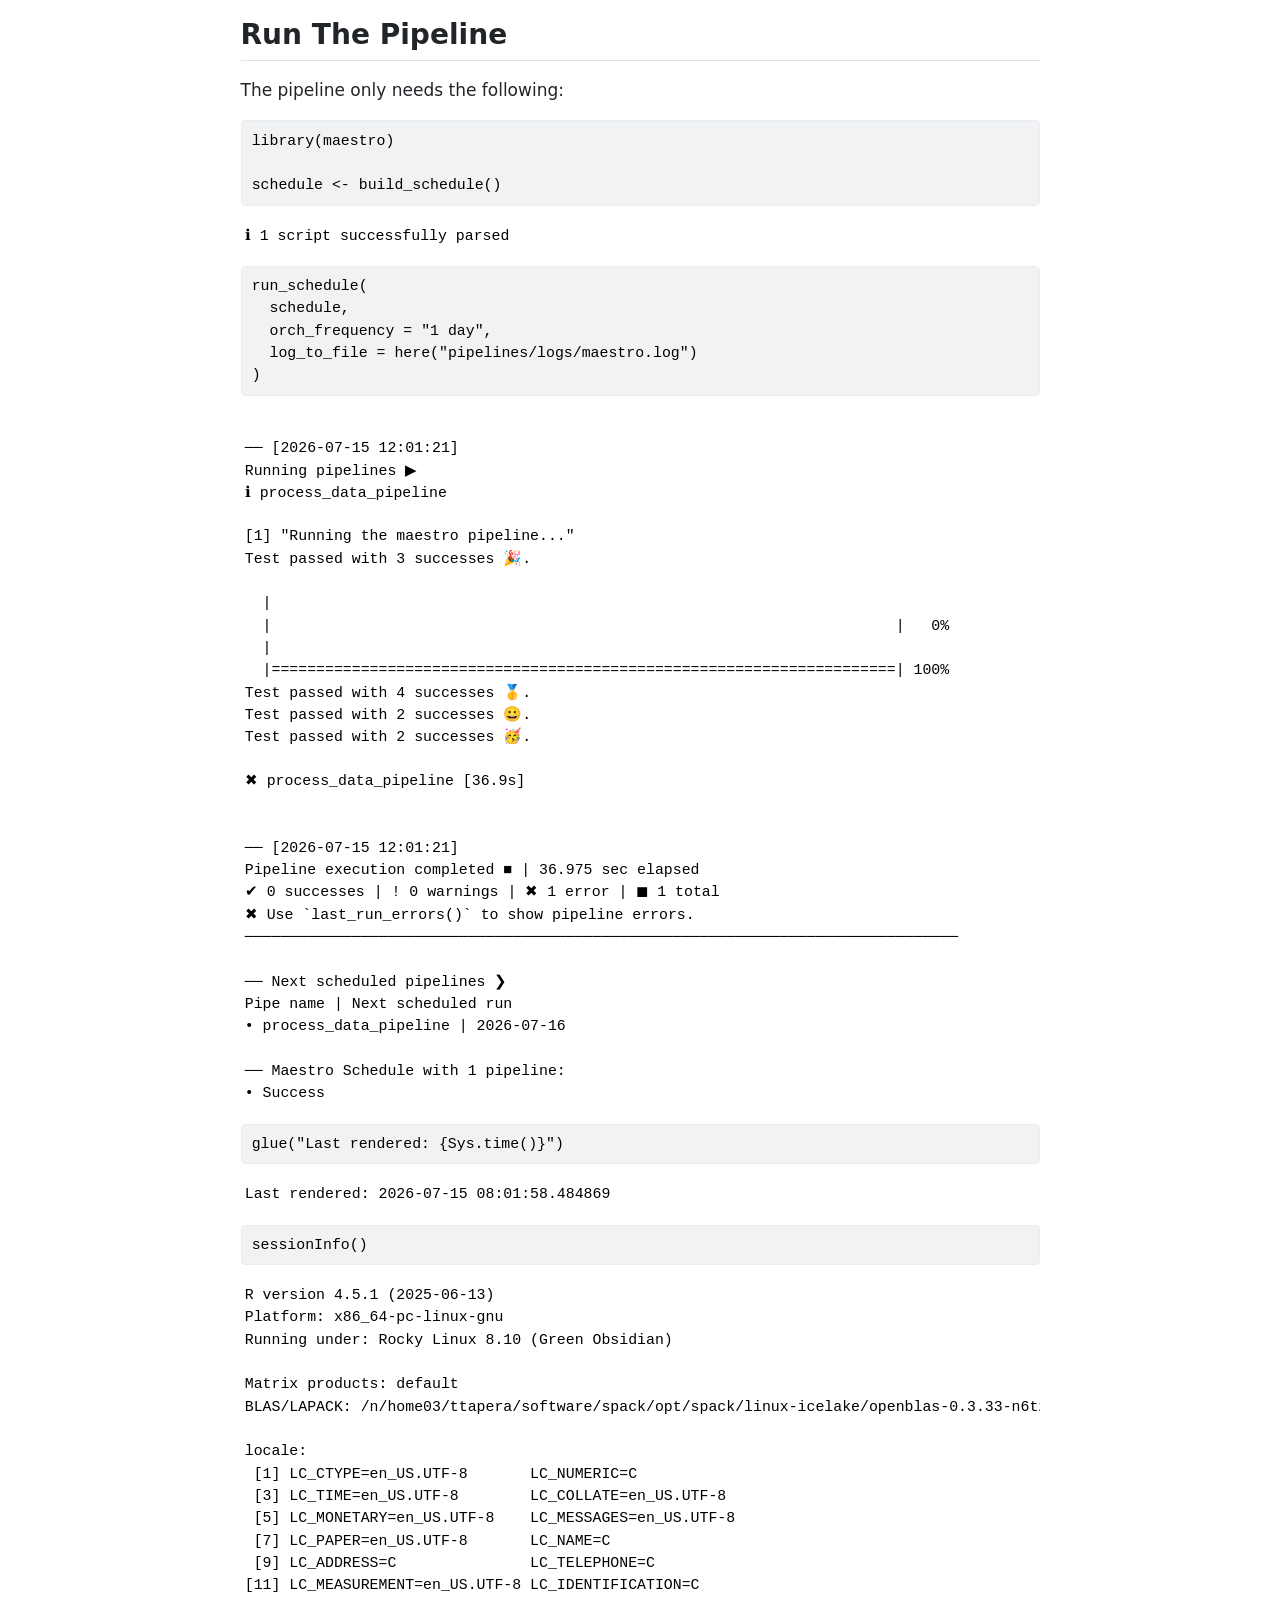
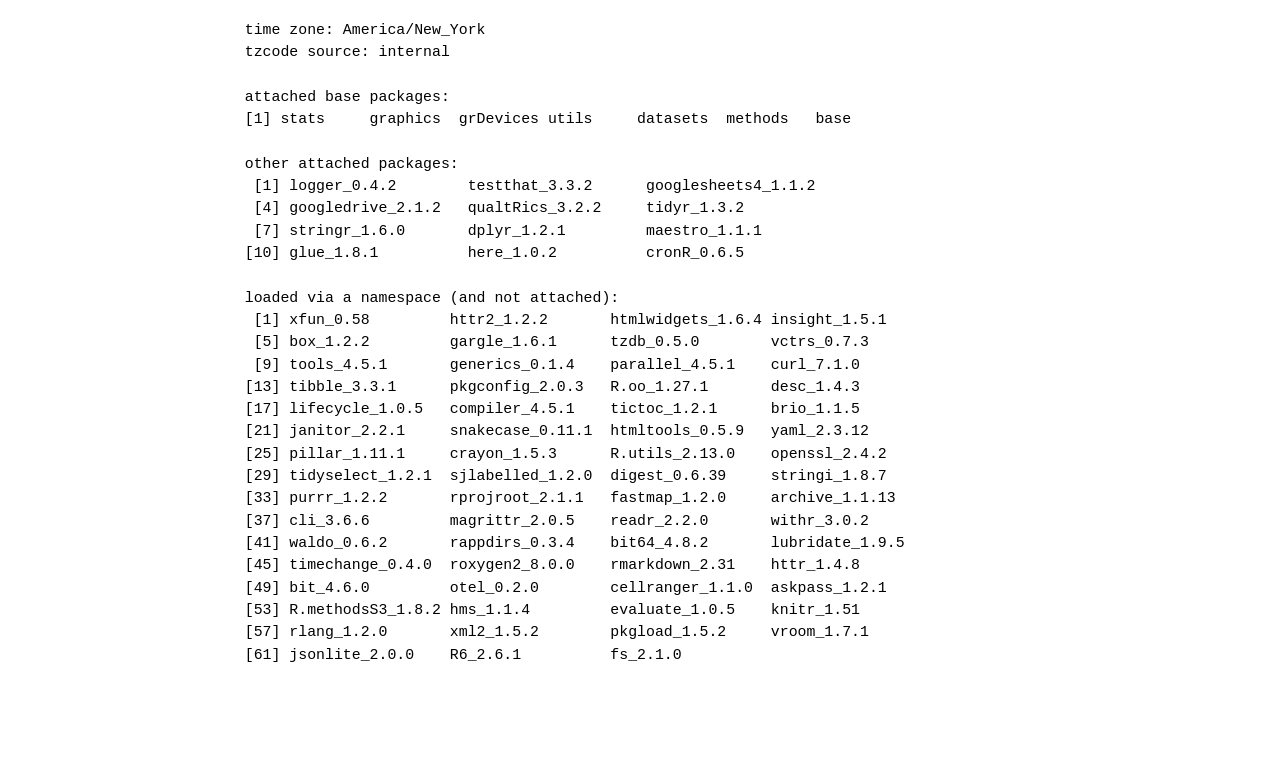
==== commit 390a876f: "cron Maestro Run" ====
--- a/docs/index.html
+++ b/docs/index.html
@@ -250,35 +250,35 @@
 <span id="cb9-5"><a href="#cb9-5" aria-hidden="true" tabindex="-1"></a>)</span></code></pre></div><button title="Copy to Clipboard" class="code-copy-button"><i class="bi"></i></button></div>
 <div class="cell-output cell-output-stderr">
 <pre><code>
-── [2026-07-14 12:01:42]
+── [2026-07-15 12:01:21]
 Running pipelines ▶ 
 ℹ process_data_pipeline</code></pre>
 </div>
 <div class="cell-output cell-output-stdout">
 <pre><code>[1] "Running the maestro pipeline..."
-Test passed with 3 successes 😀.
+Test passed with 3 successes 🎉.
 
   |                                                                            
   |                                                                      |   0%
   |                                                                            
   |======================================================================| 100%
-Test passed with 4 successes 🎊.
-Test passed with 2 successes 🌈.
-Test passed with 2 successes 🥇.</code></pre>
+Test passed with 4 successes 🥇.
+Test passed with 2 successes 😀.
+Test passed with 2 successes 🥳.</code></pre>
 </div>
 <div class="cell-output cell-output-stderr">
-<pre><code>✖ process_data_pipeline [52.3s]
-
-
-── [2026-07-14 12:01:42]
-Pipeline execution completed ■ | 52.354 sec elapsed 
+<pre><code>✖ process_data_pipeline [36.9s]
+
+
+── [2026-07-15 12:01:21]
+Pipeline execution completed ■ | 36.975 sec elapsed 
 ✔ 0 successes | ! 0 warnings | ✖ 1 error | ◼ 1 total
 ✖ Use `last_run_errors()` to show pipeline errors.
 ────────────────────────────────────────────────────────────────────────────────
 
 ── Next scheduled pipelines ❯ 
 Pipe name | Next scheduled run
-• process_data_pipeline | 2026-07-15
+• process_data_pipeline | 2026-07-16
 
 ── Maestro Schedule with 1 pipeline:  
 • Success</code></pre>
@@ -287,7 +287,7 @@
 <div class="cell">
 <div class="code-copy-outer-scaffold"><div class="sourceCode cell-code" id="cb13"><pre class="sourceCode r code-with-copy"><code class="sourceCode r"><span id="cb13-1"><a href="#cb13-1" aria-hidden="true" tabindex="-1"></a><span class="fu">glue</span>(<span class="st">"Last rendered: {Sys.time()}"</span>)</span></code></pre></div><button title="Copy to Clipboard" class="code-copy-button"><i class="bi"></i></button></div>
 <div class="cell-output cell-output-stdout">
-<pre><code>Last rendered: 2026-07-14 08:02:34.984325</code></pre>
+<pre><code>Last rendered: 2026-07-15 08:01:58.484869</code></pre>
 </div>
 <div class="code-copy-outer-scaffold"><div class="sourceCode cell-code" id="cb15"><pre class="sourceCode r code-with-copy"><code class="sourceCode r"><span id="cb15-1"><a href="#cb15-1" aria-hidden="true" tabindex="-1"></a><span class="fu">sessionInfo</span>()</span></code></pre></div><button title="Copy to Clipboard" class="code-copy-button"><i class="bi"></i></button></div>
 <div class="cell-output cell-output-stdout">
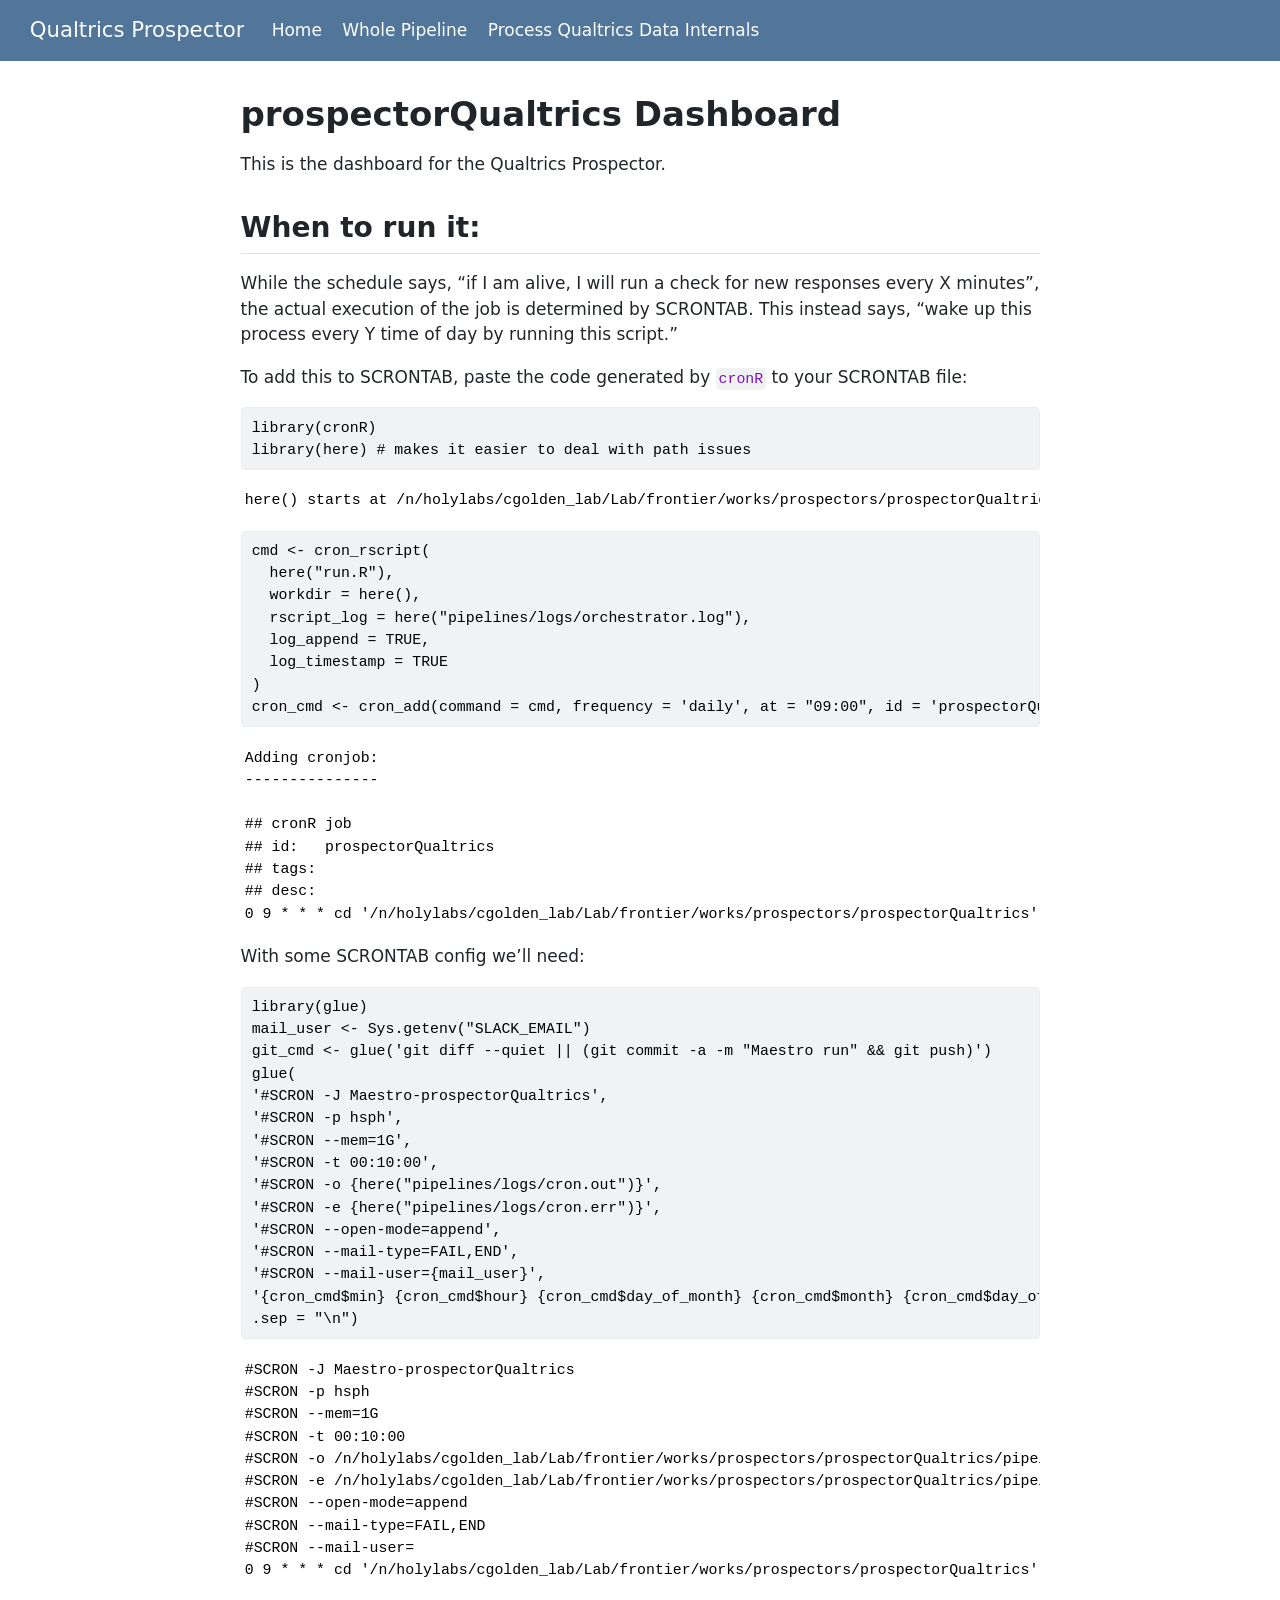
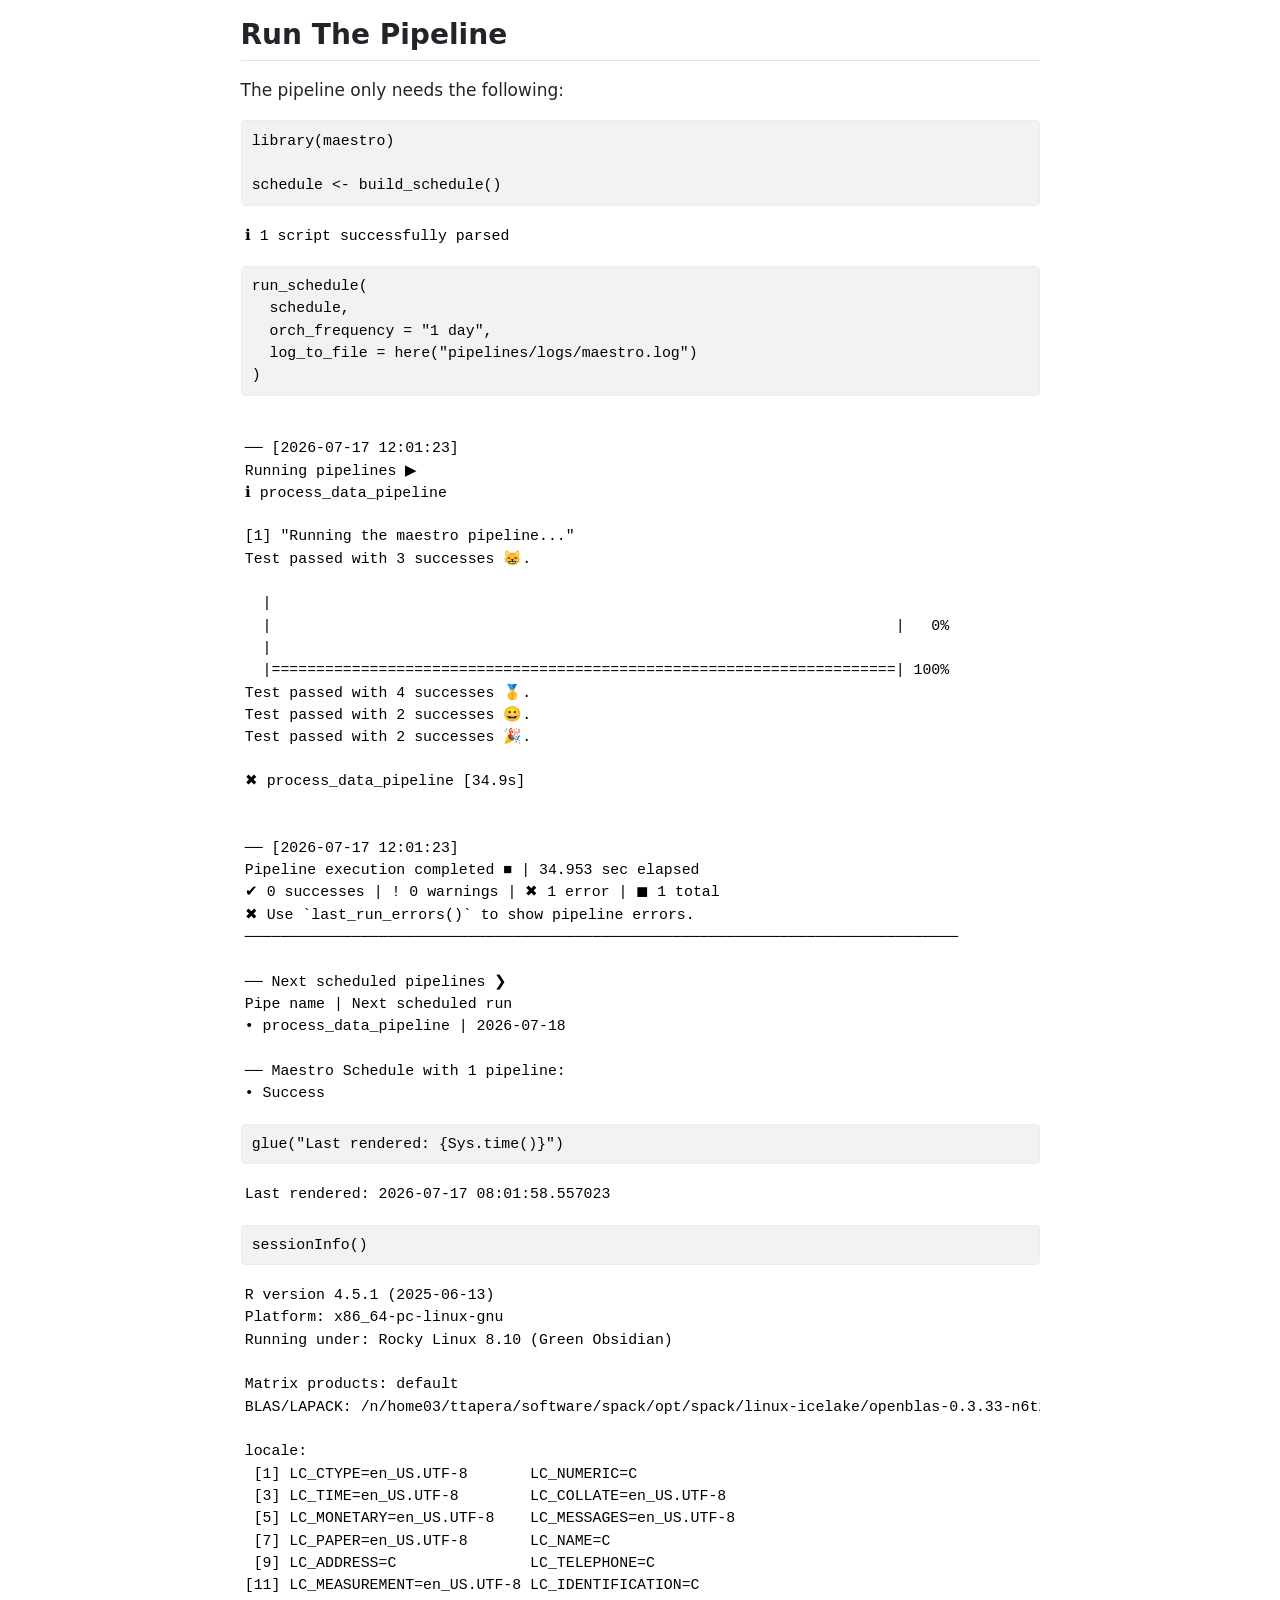
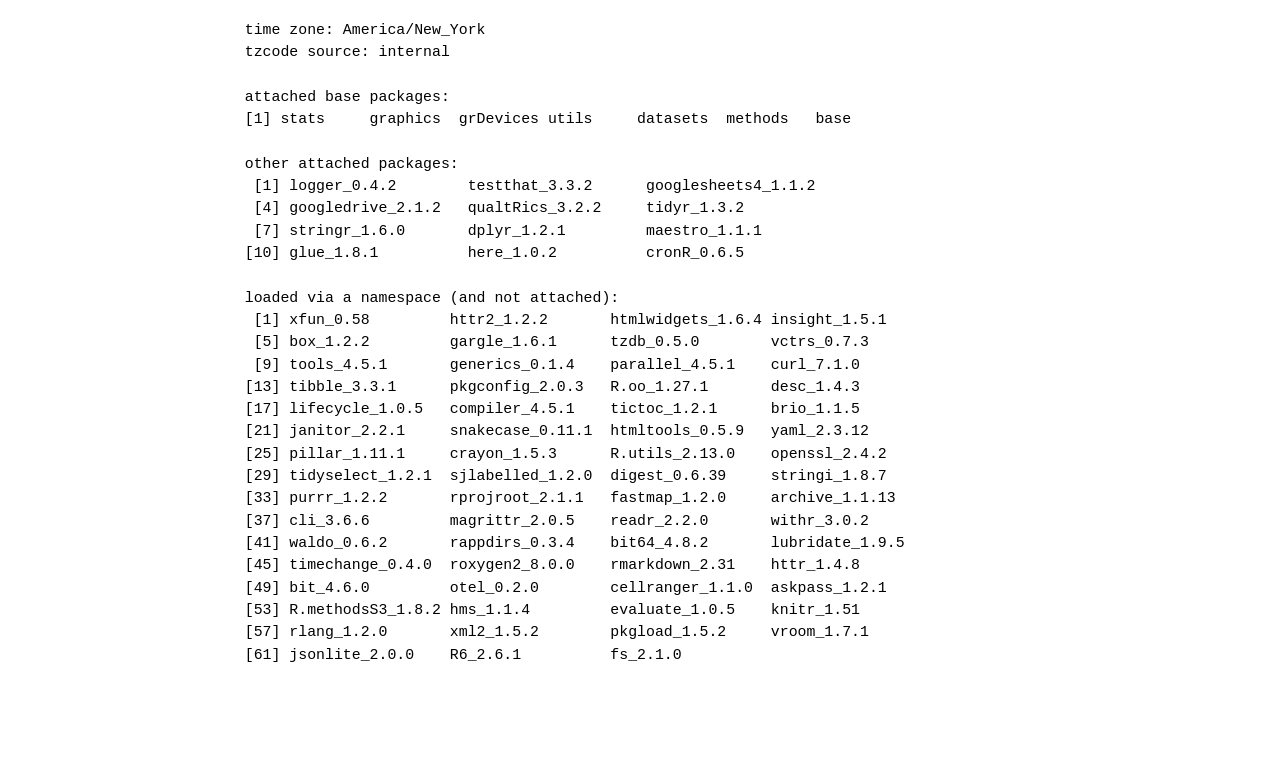
==== commit be356799: "cron Maestro Run" ====
--- a/docs/index.html
+++ b/docs/index.html
@@ -250,13 +250,13 @@
 <span id="cb9-5"><a href="#cb9-5" aria-hidden="true" tabindex="-1"></a>)</span></code></pre></div><button title="Copy to Clipboard" class="code-copy-button"><i class="bi"></i></button></div>
 <div class="cell-output cell-output-stderr">
 <pre><code>
-── [2026-07-15 12:01:21]
+── [2026-07-17 12:01:23]
 Running pipelines ▶ 
 ℹ process_data_pipeline</code></pre>
 </div>
 <div class="cell-output cell-output-stdout">
 <pre><code>[1] "Running the maestro pipeline..."
-Test passed with 3 successes 🎉.
+Test passed with 3 successes 😸.
 
   |                                                                            
   |                                                                      |   0%
@@ -264,21 +264,21 @@
   |======================================================================| 100%
 Test passed with 4 successes 🥇.
 Test passed with 2 successes 😀.
-Test passed with 2 successes 🥳.</code></pre>
+Test passed with 2 successes 🎉.</code></pre>
 </div>
 <div class="cell-output cell-output-stderr">
-<pre><code>✖ process_data_pipeline [36.9s]
-
-
-── [2026-07-15 12:01:21]
-Pipeline execution completed ■ | 36.975 sec elapsed 
+<pre><code>✖ process_data_pipeline [34.9s]
+
+
+── [2026-07-17 12:01:23]
+Pipeline execution completed ■ | 34.953 sec elapsed 
 ✔ 0 successes | ! 0 warnings | ✖ 1 error | ◼ 1 total
 ✖ Use `last_run_errors()` to show pipeline errors.
 ────────────────────────────────────────────────────────────────────────────────
 
 ── Next scheduled pipelines ❯ 
 Pipe name | Next scheduled run
-• process_data_pipeline | 2026-07-16
+• process_data_pipeline | 2026-07-18
 
 ── Maestro Schedule with 1 pipeline:  
 • Success</code></pre>
@@ -287,7 +287,7 @@
 <div class="cell">
 <div class="code-copy-outer-scaffold"><div class="sourceCode cell-code" id="cb13"><pre class="sourceCode r code-with-copy"><code class="sourceCode r"><span id="cb13-1"><a href="#cb13-1" aria-hidden="true" tabindex="-1"></a><span class="fu">glue</span>(<span class="st">"Last rendered: {Sys.time()}"</span>)</span></code></pre></div><button title="Copy to Clipboard" class="code-copy-button"><i class="bi"></i></button></div>
 <div class="cell-output cell-output-stdout">
-<pre><code>Last rendered: 2026-07-15 08:01:58.484869</code></pre>
+<pre><code>Last rendered: 2026-07-17 08:01:58.557023</code></pre>
 </div>
 <div class="code-copy-outer-scaffold"><div class="sourceCode cell-code" id="cb15"><pre class="sourceCode r code-with-copy"><code class="sourceCode r"><span id="cb15-1"><a href="#cb15-1" aria-hidden="true" tabindex="-1"></a><span class="fu">sessionInfo</span>()</span></code></pre></div><button title="Copy to Clipboard" class="code-copy-button"><i class="bi"></i></button></div>
 <div class="cell-output cell-output-stdout">
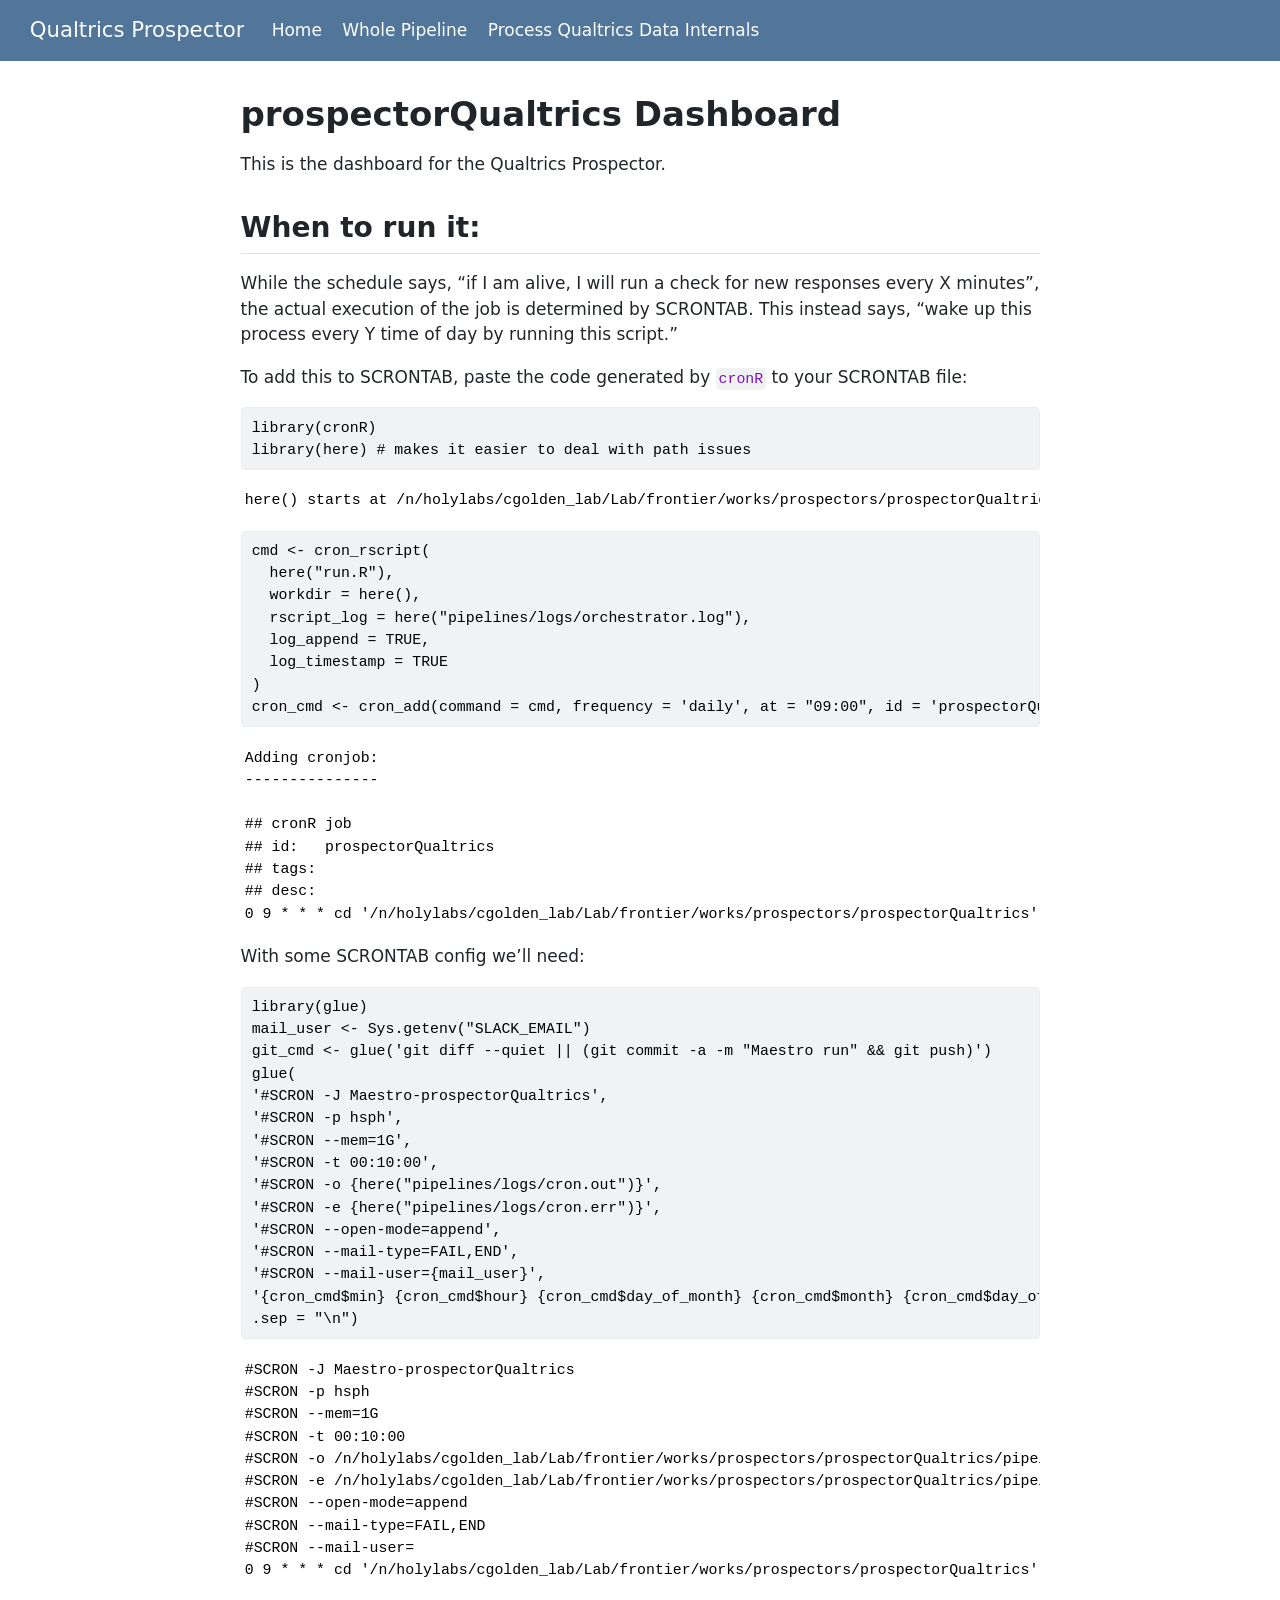
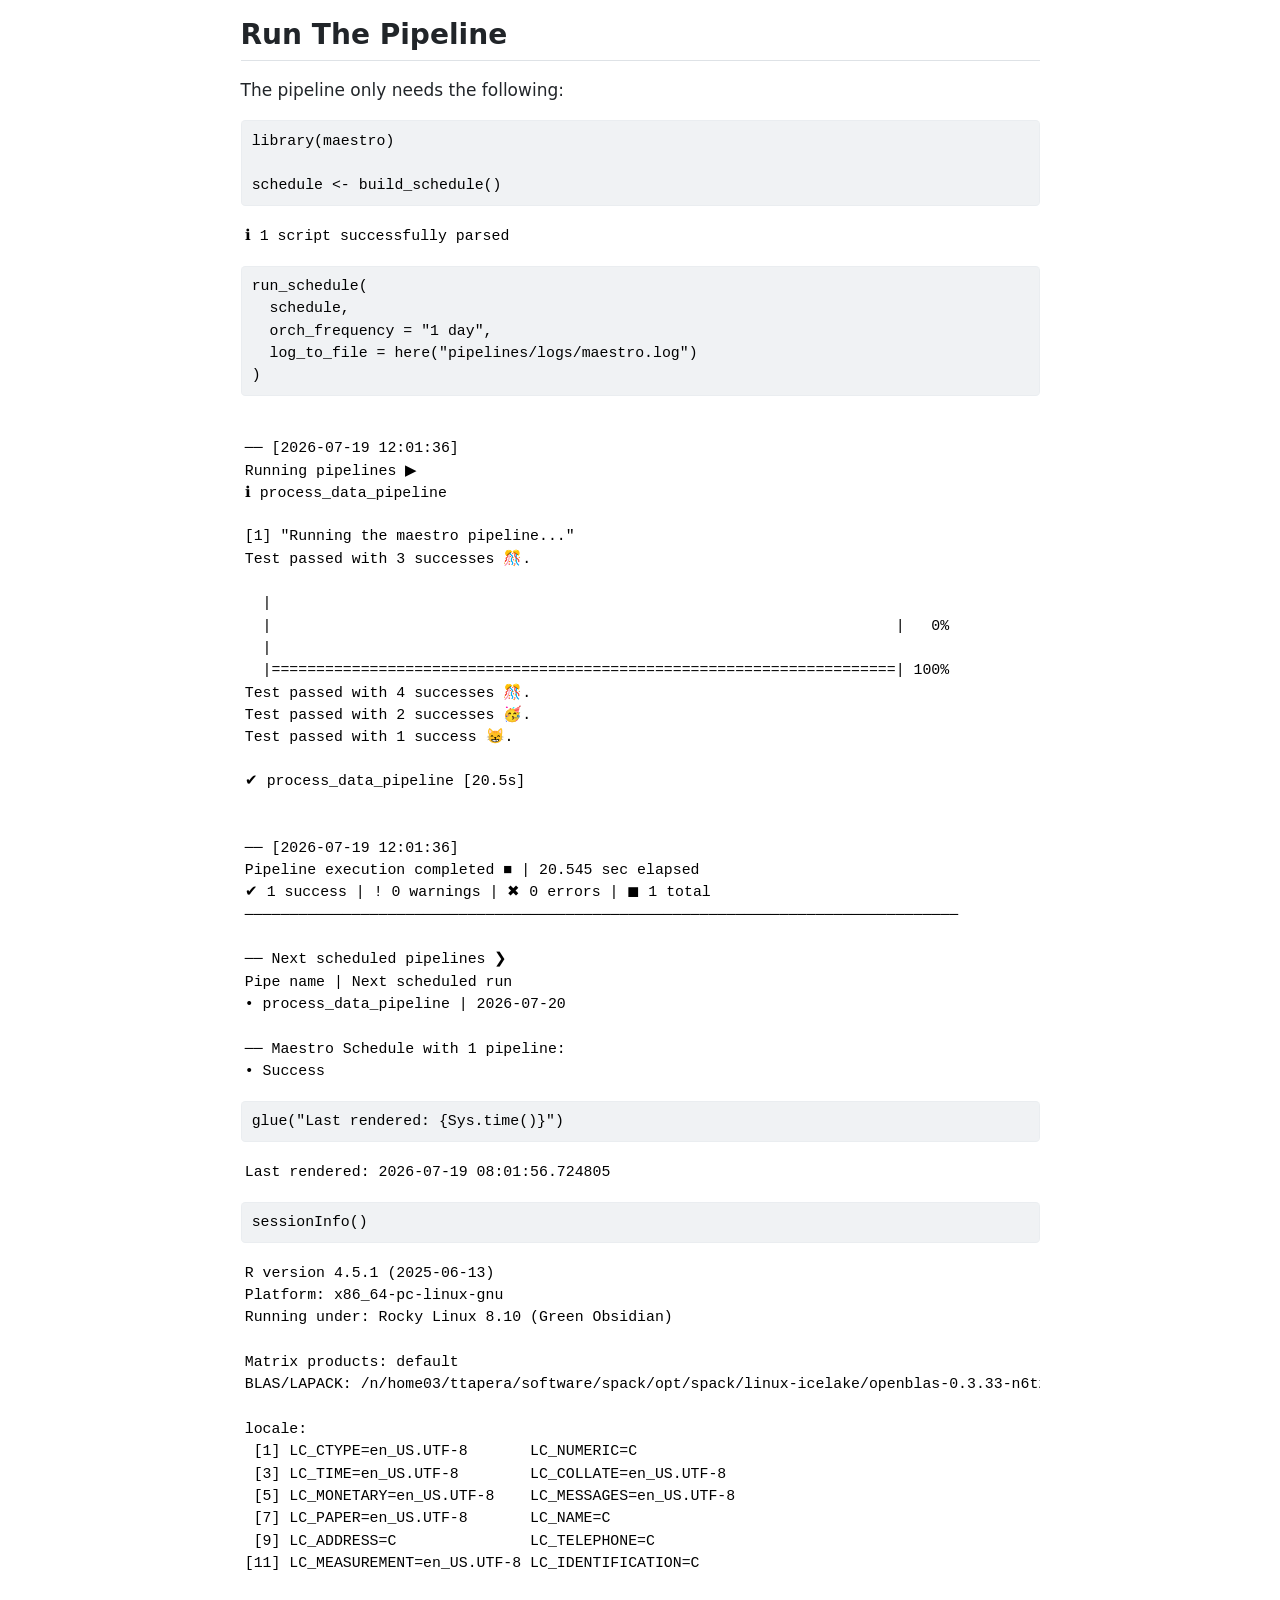
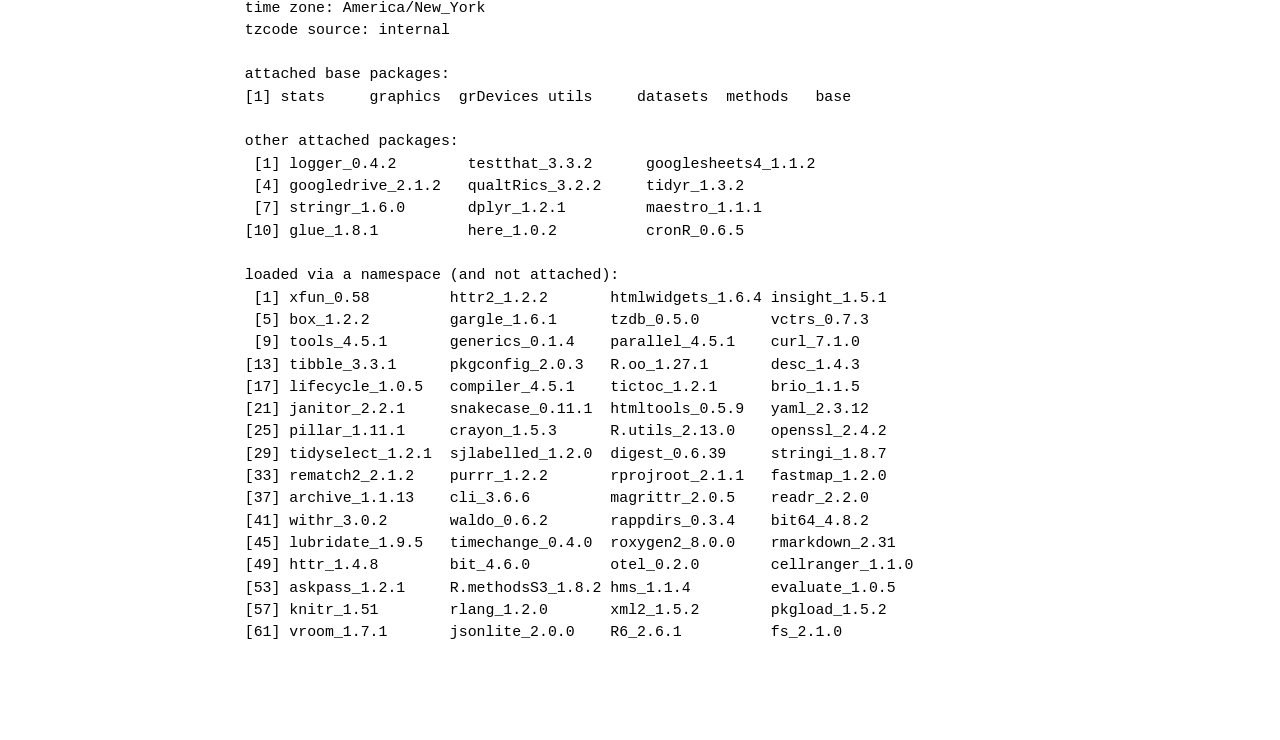
==== commit 81a6a0f7: "cron Maestro Run" ====
--- a/docs/index.html
+++ b/docs/index.html
@@ -250,35 +250,34 @@
 <span id="cb9-5"><a href="#cb9-5" aria-hidden="true" tabindex="-1"></a>)</span></code></pre></div><button title="Copy to Clipboard" class="code-copy-button"><i class="bi"></i></button></div>
 <div class="cell-output cell-output-stderr">
 <pre><code>
-── [2026-07-17 12:01:23]
+── [2026-07-19 12:01:36]
 Running pipelines ▶ 
 ℹ process_data_pipeline</code></pre>
 </div>
 <div class="cell-output cell-output-stdout">
 <pre><code>[1] "Running the maestro pipeline..."
-Test passed with 3 successes 😸.
+Test passed with 3 successes 🎊.
 
   |                                                                            
   |                                                                      |   0%
   |                                                                            
   |======================================================================| 100%
-Test passed with 4 successes 🥇.
-Test passed with 2 successes 😀.
-Test passed with 2 successes 🎉.</code></pre>
+Test passed with 4 successes 🎊.
+Test passed with 2 successes 🥳.
+Test passed with 1 success 😸.</code></pre>
 </div>
 <div class="cell-output cell-output-stderr">
-<pre><code>✖ process_data_pipeline [34.9s]
-
-
-── [2026-07-17 12:01:23]
-Pipeline execution completed ■ | 34.953 sec elapsed 
-✔ 0 successes | ! 0 warnings | ✖ 1 error | ◼ 1 total
-✖ Use `last_run_errors()` to show pipeline errors.
+<pre><code>✔ process_data_pipeline [20.5s]
+
+
+── [2026-07-19 12:01:36]
+Pipeline execution completed ■ | 20.545 sec elapsed 
+✔ 1 success | ! 0 warnings | ✖ 0 errors | ◼ 1 total
 ────────────────────────────────────────────────────────────────────────────────
 
 ── Next scheduled pipelines ❯ 
 Pipe name | Next scheduled run
-• process_data_pipeline | 2026-07-18
+• process_data_pipeline | 2026-07-20
 
 ── Maestro Schedule with 1 pipeline:  
 • Success</code></pre>
@@ -287,7 +286,7 @@
 <div class="cell">
 <div class="code-copy-outer-scaffold"><div class="sourceCode cell-code" id="cb13"><pre class="sourceCode r code-with-copy"><code class="sourceCode r"><span id="cb13-1"><a href="#cb13-1" aria-hidden="true" tabindex="-1"></a><span class="fu">glue</span>(<span class="st">"Last rendered: {Sys.time()}"</span>)</span></code></pre></div><button title="Copy to Clipboard" class="code-copy-button"><i class="bi"></i></button></div>
 <div class="cell-output cell-output-stdout">
-<pre><code>Last rendered: 2026-07-17 08:01:58.557023</code></pre>
+<pre><code>Last rendered: 2026-07-19 08:01:56.724805</code></pre>
 </div>
 <div class="code-copy-outer-scaffold"><div class="sourceCode cell-code" id="cb15"><pre class="sourceCode r code-with-copy"><code class="sourceCode r"><span id="cb15-1"><a href="#cb15-1" aria-hidden="true" tabindex="-1"></a><span class="fu">sessionInfo</span>()</span></code></pre></div><button title="Copy to Clipboard" class="code-copy-button"><i class="bi"></i></button></div>
 <div class="cell-output cell-output-stdout">
@@ -327,14 +326,14 @@
 [21] janitor_2.2.1     snakecase_0.11.1  htmltools_0.5.9   yaml_2.3.12      
 [25] pillar_1.11.1     crayon_1.5.3      R.utils_2.13.0    openssl_2.4.2    
 [29] tidyselect_1.2.1  sjlabelled_1.2.0  digest_0.6.39     stringi_1.8.7    
-[33] purrr_1.2.2       rprojroot_2.1.1   fastmap_1.2.0     archive_1.1.13   
-[37] cli_3.6.6         magrittr_2.0.5    readr_2.2.0       withr_3.0.2      
-[41] waldo_0.6.2       rappdirs_0.3.4    bit64_4.8.2       lubridate_1.9.5  
-[45] timechange_0.4.0  roxygen2_8.0.0    rmarkdown_2.31    httr_1.4.8       
-[49] bit_4.6.0         otel_0.2.0        cellranger_1.1.0  askpass_1.2.1    
-[53] R.methodsS3_1.8.2 hms_1.1.4         evaluate_1.0.5    knitr_1.51       
-[57] rlang_1.2.0       xml2_1.5.2        pkgload_1.5.2     vroom_1.7.1      
-[61] jsonlite_2.0.0    R6_2.6.1          fs_2.1.0         </code></pre>
+[33] rematch2_2.1.2    purrr_1.2.2       rprojroot_2.1.1   fastmap_1.2.0    
+[37] archive_1.1.13    cli_3.6.6         magrittr_2.0.5    readr_2.2.0      
+[41] withr_3.0.2       waldo_0.6.2       rappdirs_0.3.4    bit64_4.8.2      
+[45] lubridate_1.9.5   timechange_0.4.0  roxygen2_8.0.0    rmarkdown_2.31   
+[49] httr_1.4.8        bit_4.6.0         otel_0.2.0        cellranger_1.1.0 
+[53] askpass_1.2.1     R.methodsS3_1.8.2 hms_1.1.4         evaluate_1.0.5   
+[57] knitr_1.51        rlang_1.2.0       xml2_1.5.2        pkgload_1.5.2    
+[61] vroom_1.7.1       jsonlite_2.0.0    R6_2.6.1          fs_2.1.0         </code></pre>
 </div>
 </div>
 
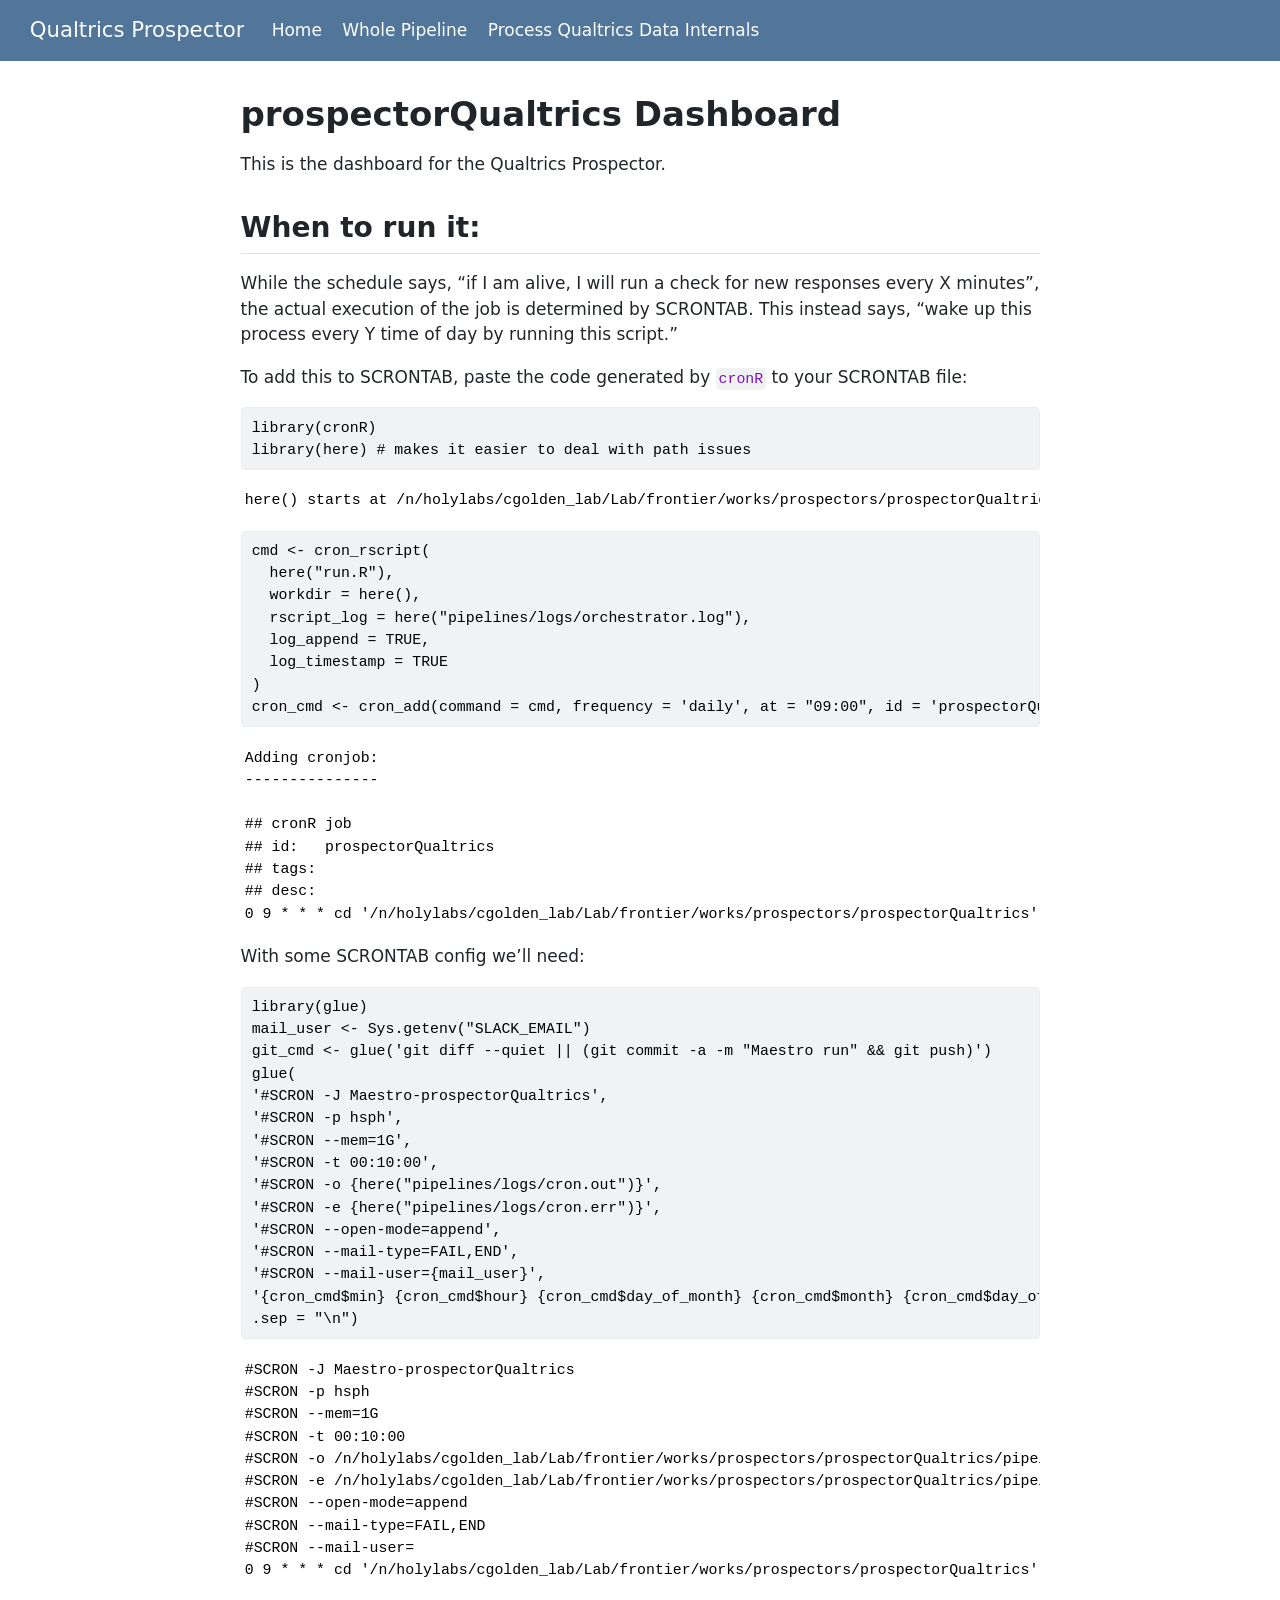
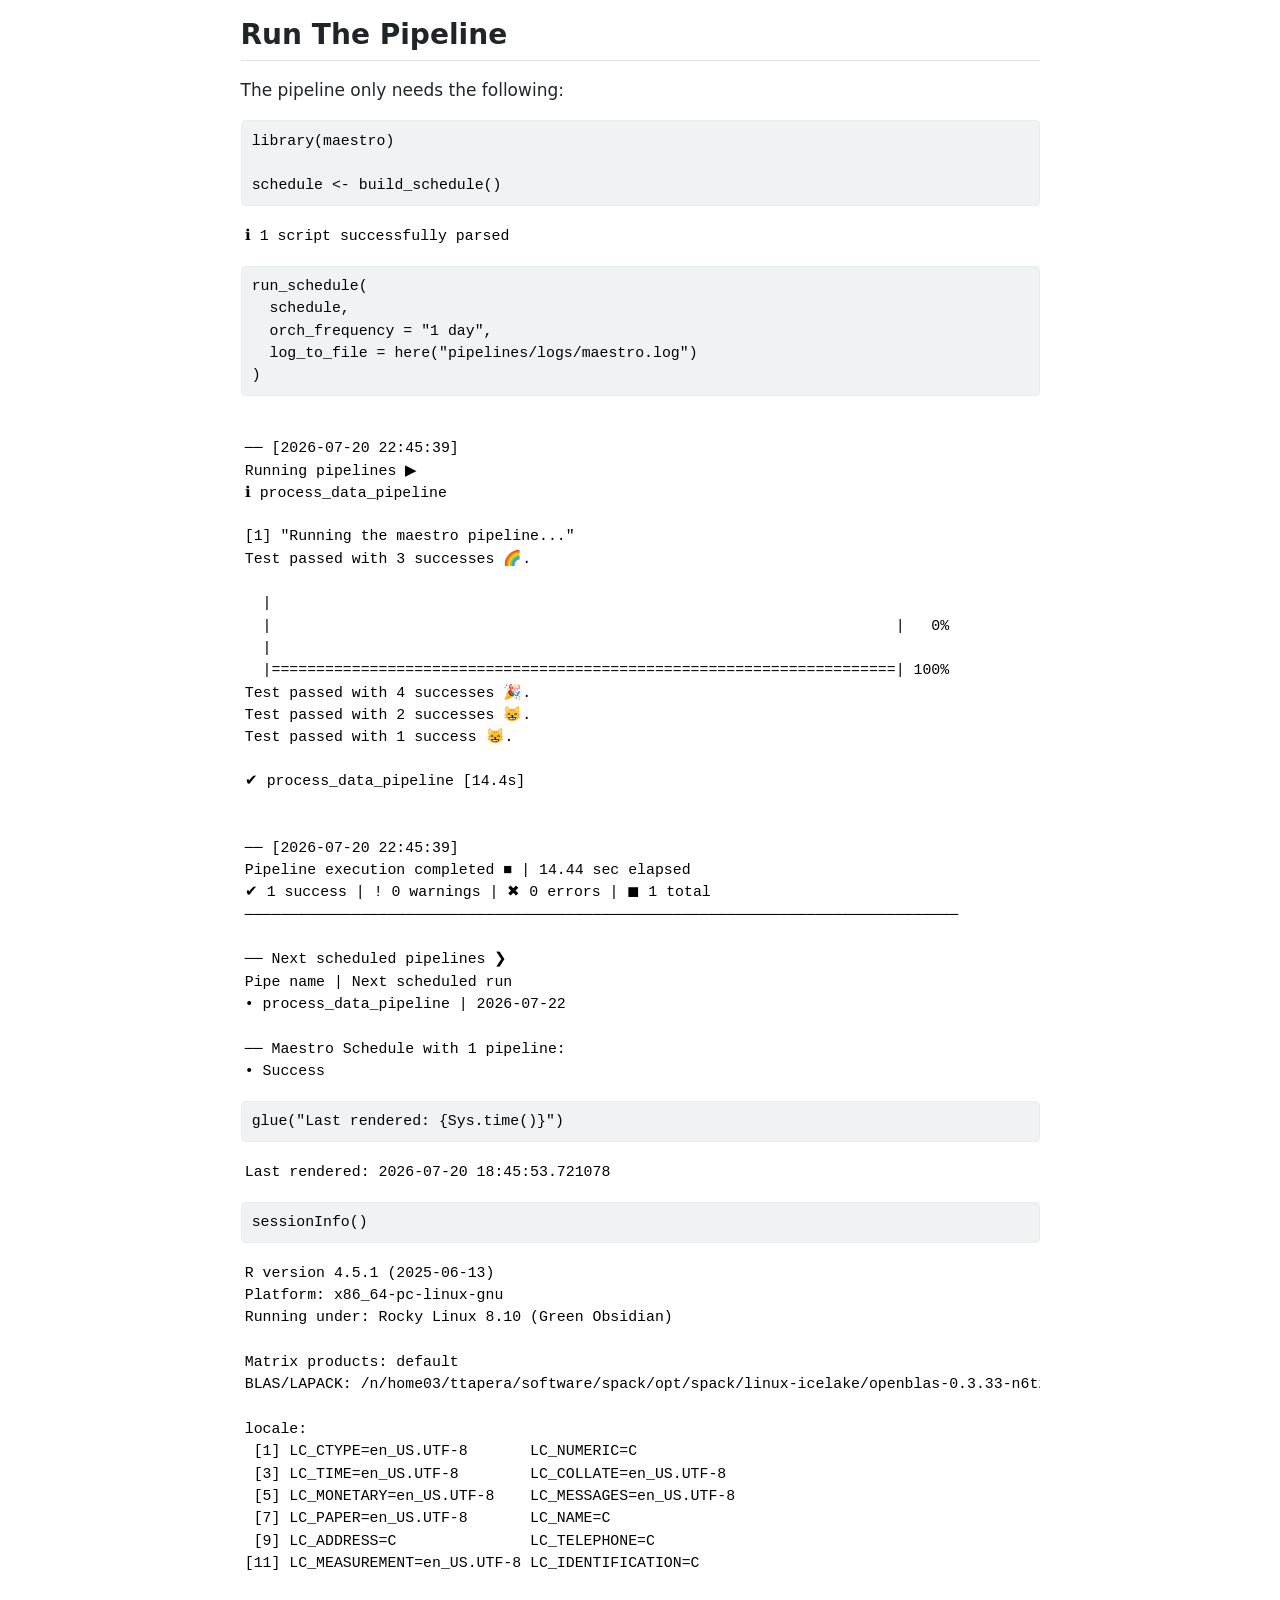
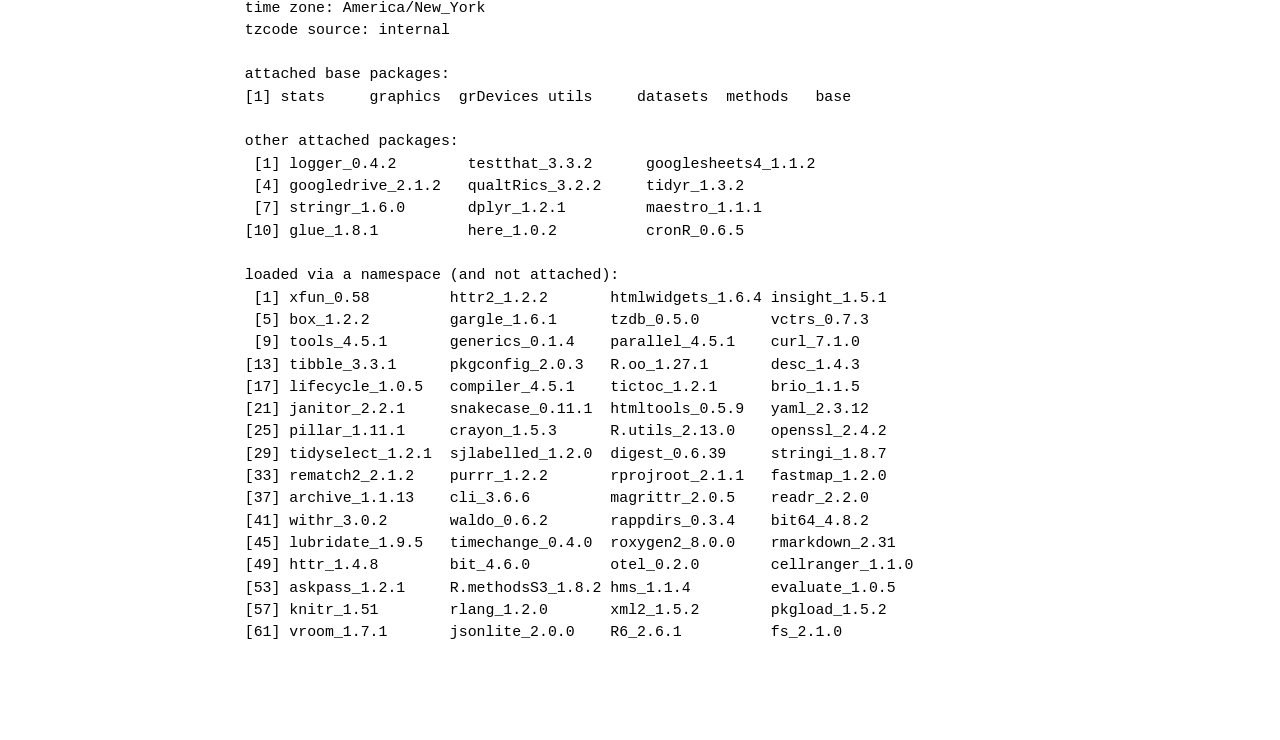
==== commit e6e0c623: "add docs" ====
--- a/docs/index.html
+++ b/docs/index.html
@@ -2,7 +2,7 @@
 <html xmlns="http://www.w3.org/1999/xhtml" lang="en" xml:lang="en"><head>
 
 <meta charset="utf-8">
-<meta name="generator" content="quarto-1.9.37">
+<meta name="generator" content="quarto-1.9.38">
 
 <meta name="viewport" content="width=device-width, initial-scale=1.0, user-scalable=yes">
 
@@ -74,7 +74,7 @@
 <script src="site_libs/quarto-html/tippy.umd.min.js"></script>
 <script src="site_libs/quarto-html/anchor.min.js"></script>
 <link href="site_libs/quarto-html/tippy.css" rel="stylesheet">
-<link href="site_libs/quarto-html/quarto-syntax-highlighting-7f8f88aac4f3542376d5c11b86a4c14d.css" rel="stylesheet" id="quarto-text-highlighting-styles">
+<link href="site_libs/quarto-html/quarto-syntax-highlighting-15634bcf2e68342d4ad2dfa704d543f6.css" rel="stylesheet" id="quarto-text-highlighting-styles">
 <script src="site_libs/bootstrap/bootstrap.min.js"></script>
 <link href="site_libs/bootstrap/bootstrap-icons.css" rel="stylesheet">
 <link href="site_libs/bootstrap/bootstrap-392f523da73b9eca0530441c25f7b60e.min.css" rel="stylesheet" append-hash="true" id="quarto-bootstrap" data-mode="light">
@@ -131,11 +131,11 @@
 <span class="menu-text">Home</span></a>
   </li>  
   <li class="nav-item">
-    <a class="nav-link" href="./notebooks/10_pipelines.html"> 
+    <a class="nav-link" href="./notebooks/10_pipelines.qmd"> 
 <span class="menu-text">Whole Pipeline</span></a>
   </li>  
   <li class="nav-item">
-    <a class="nav-link" href="./notebooks/01_process_qualtrics_data.html"> 
+    <a class="nav-link" href="./notebooks/01_process_qualtrics_data.qmd"> 
 <span class="menu-text">Process Qualtrics Data Internals</span></a>
   </li>  
 </ul>
@@ -250,34 +250,34 @@
 <span id="cb9-5"><a href="#cb9-5" aria-hidden="true" tabindex="-1"></a>)</span></code></pre></div><button title="Copy to Clipboard" class="code-copy-button"><i class="bi"></i></button></div>
 <div class="cell-output cell-output-stderr">
 <pre><code>
-── [2026-07-19 12:01:36]
+── [2026-07-20 22:45:39]
 Running pipelines ▶ 
 ℹ process_data_pipeline</code></pre>
 </div>
 <div class="cell-output cell-output-stdout">
 <pre><code>[1] "Running the maestro pipeline..."
-Test passed with 3 successes 🎊.
+Test passed with 3 successes 🌈.
 
   |                                                                            
   |                                                                      |   0%
   |                                                                            
   |======================================================================| 100%
-Test passed with 4 successes 🎊.
-Test passed with 2 successes 🥳.
+Test passed with 4 successes 🎉.
+Test passed with 2 successes 😸.
 Test passed with 1 success 😸.</code></pre>
 </div>
 <div class="cell-output cell-output-stderr">
-<pre><code>✔ process_data_pipeline [20.5s]
-
-
-── [2026-07-19 12:01:36]
-Pipeline execution completed ■ | 20.545 sec elapsed 
+<pre><code>✔ process_data_pipeline [14.4s]
+
+
+── [2026-07-20 22:45:39]
+Pipeline execution completed ■ | 14.44 sec elapsed 
 ✔ 1 success | ! 0 warnings | ✖ 0 errors | ◼ 1 total
 ────────────────────────────────────────────────────────────────────────────────
 
 ── Next scheduled pipelines ❯ 
 Pipe name | Next scheduled run
-• process_data_pipeline | 2026-07-20
+• process_data_pipeline | 2026-07-22
 
 ── Maestro Schedule with 1 pipeline:  
 • Success</code></pre>
@@ -286,7 +286,7 @@
 <div class="cell">
 <div class="code-copy-outer-scaffold"><div class="sourceCode cell-code" id="cb13"><pre class="sourceCode r code-with-copy"><code class="sourceCode r"><span id="cb13-1"><a href="#cb13-1" aria-hidden="true" tabindex="-1"></a><span class="fu">glue</span>(<span class="st">"Last rendered: {Sys.time()}"</span>)</span></code></pre></div><button title="Copy to Clipboard" class="code-copy-button"><i class="bi"></i></button></div>
 <div class="cell-output cell-output-stdout">
-<pre><code>Last rendered: 2026-07-19 08:01:56.724805</code></pre>
+<pre><code>Last rendered: 2026-07-20 18:45:53.721078</code></pre>
 </div>
 <div class="code-copy-outer-scaffold"><div class="sourceCode cell-code" id="cb15"><pre class="sourceCode r code-with-copy"><code class="sourceCode r"><span id="cb15-1"><a href="#cb15-1" aria-hidden="true" tabindex="-1"></a><span class="fu">sessionInfo</span>()</span></code></pre></div><button title="Copy to Clipboard" class="code-copy-button"><i class="bi"></i></button></div>
 <div class="cell-output cell-output-stdout">
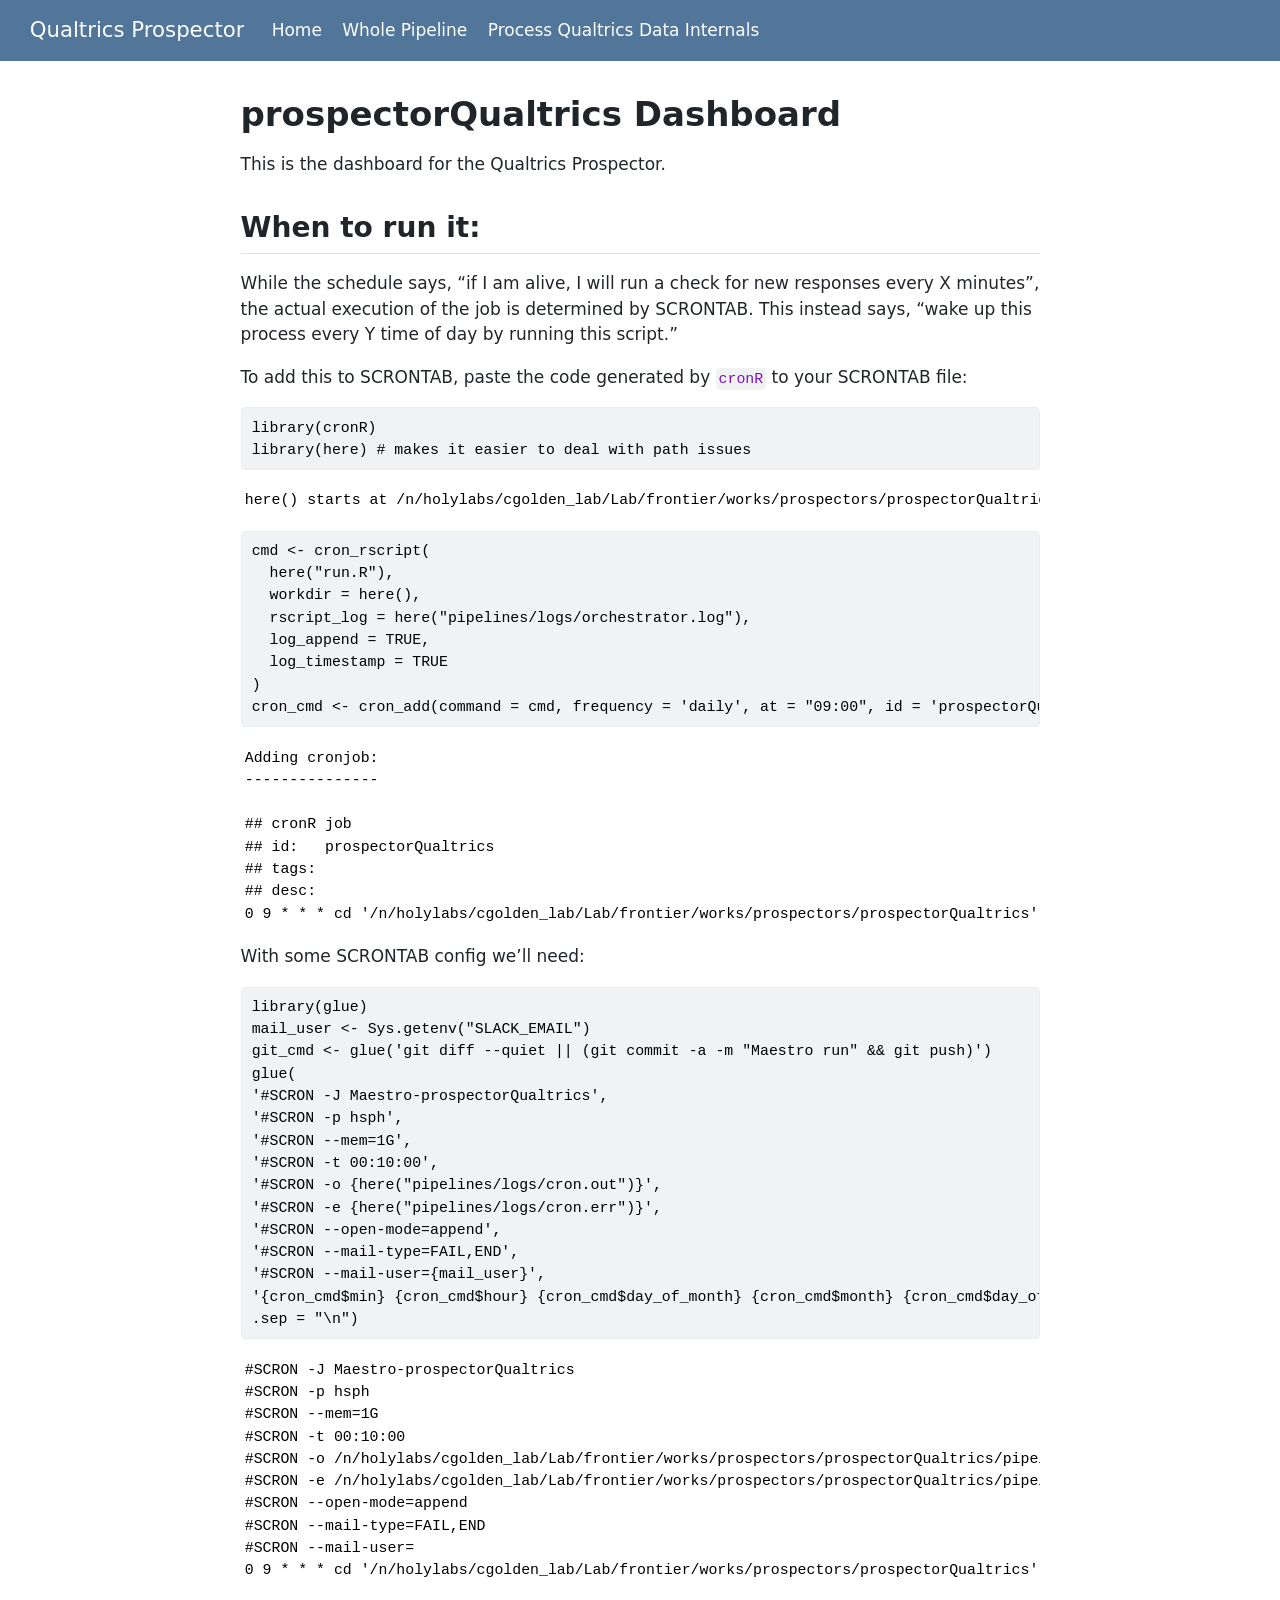
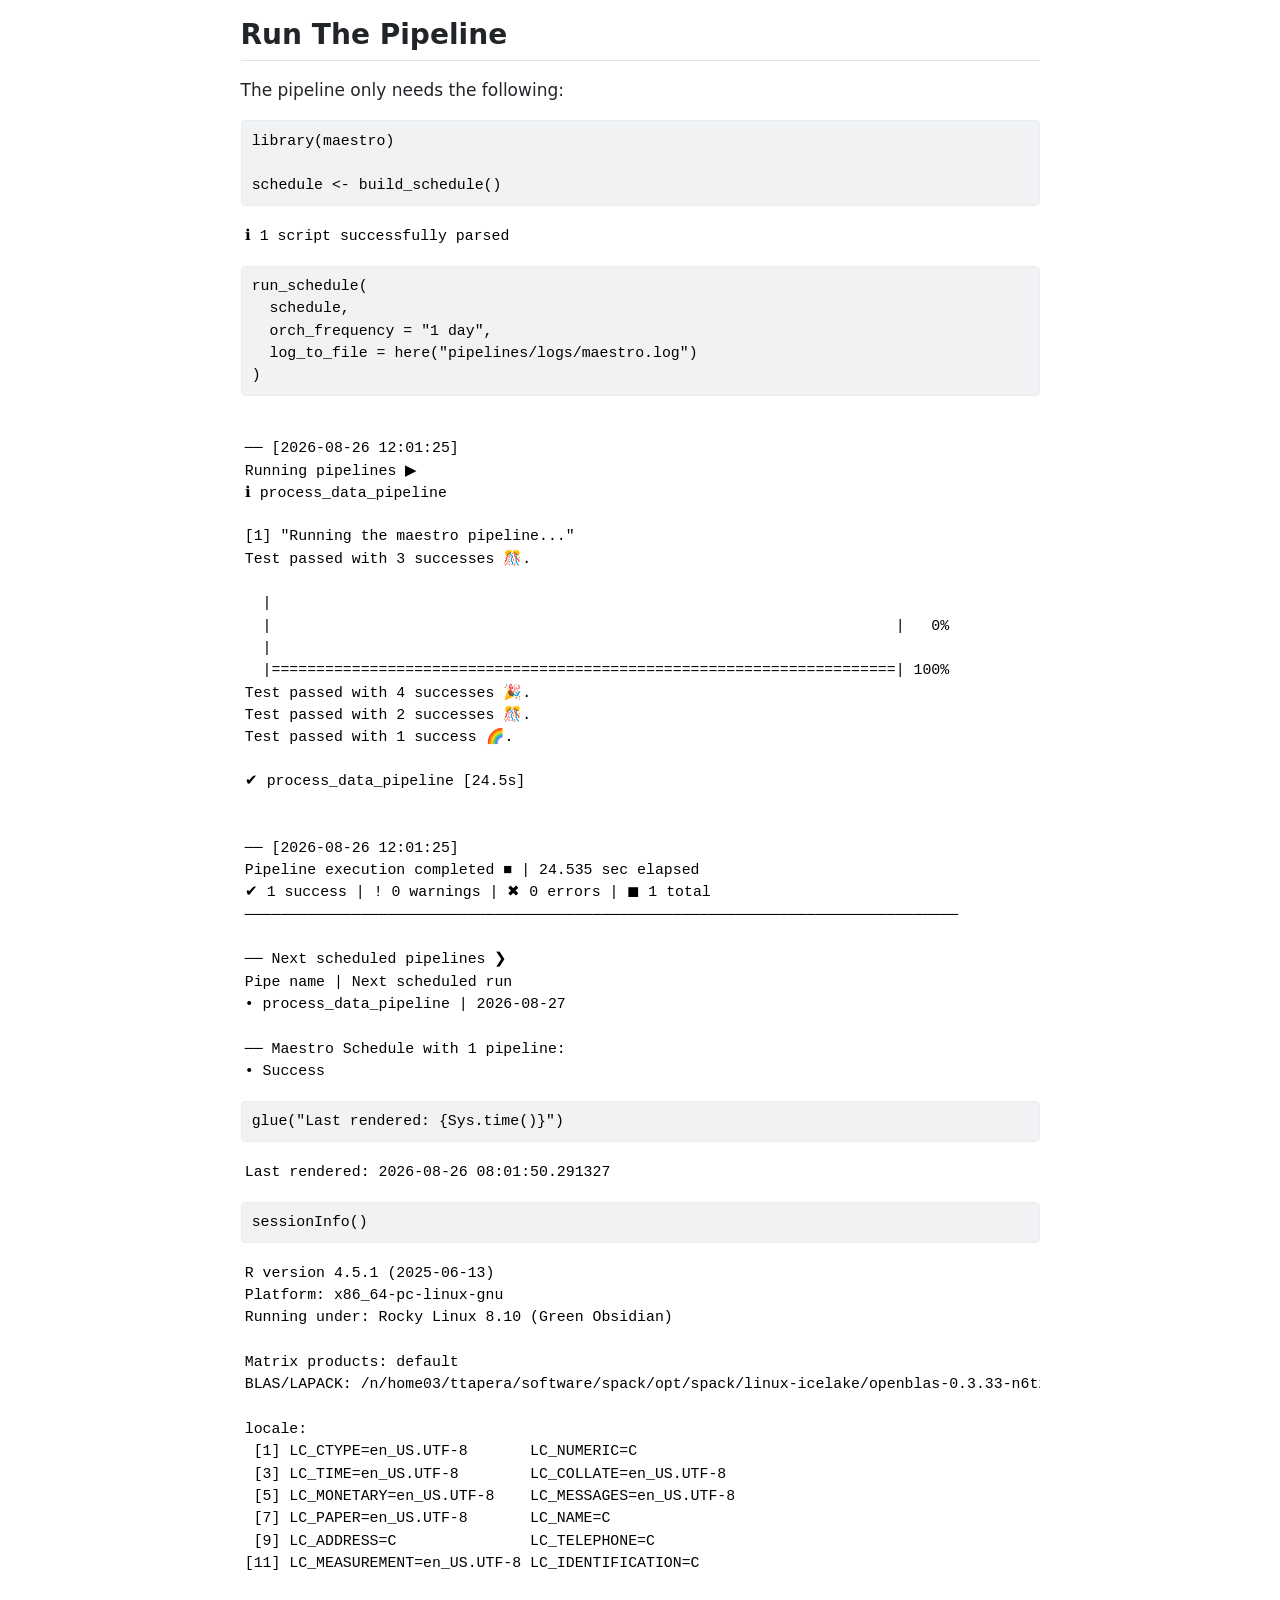
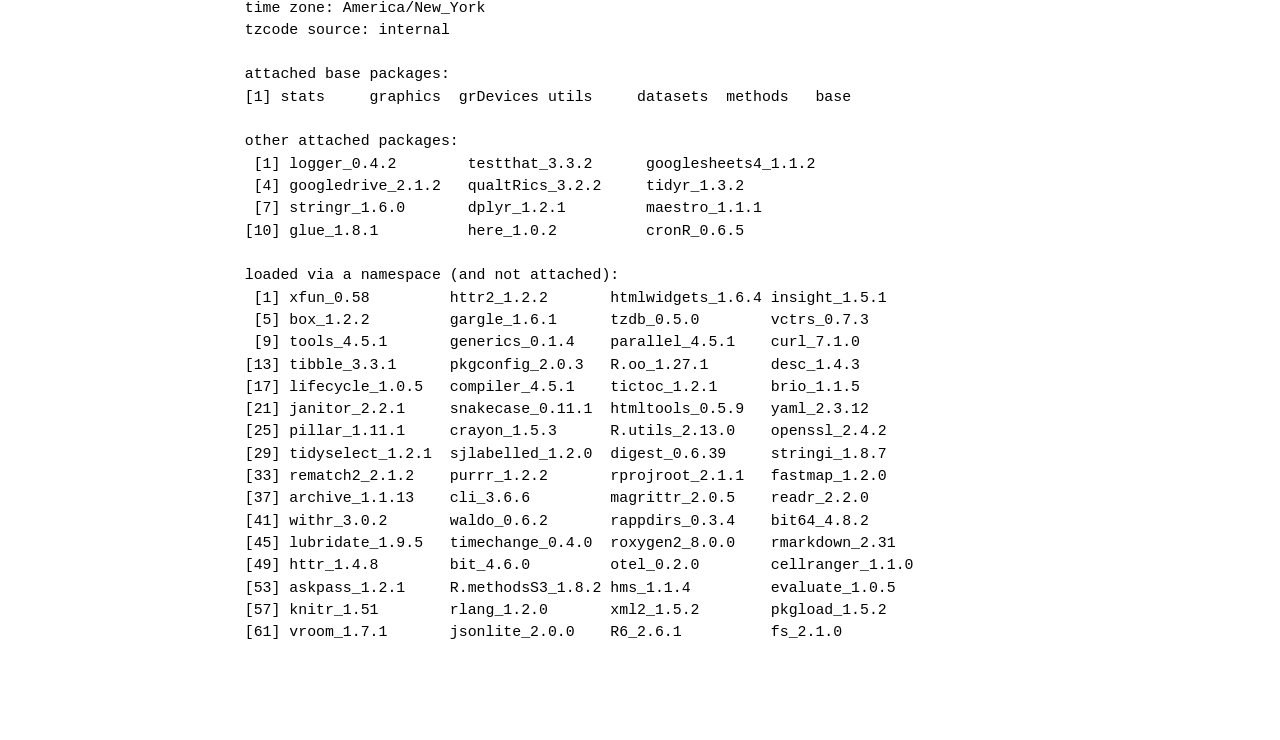
==== commit 6bbda7a1: "cron Quarto render" ====
--- a/docs/index.html
+++ b/docs/index.html
@@ -250,34 +250,34 @@
 <span id="cb9-5"><a href="#cb9-5" aria-hidden="true" tabindex="-1"></a>)</span></code></pre></div><button title="Copy to Clipboard" class="code-copy-button"><i class="bi"></i></button></div>
 <div class="cell-output cell-output-stderr">
 <pre><code>
-── [2026-07-20 22:45:39]
+── [2026-08-26 12:01:25]
 Running pipelines ▶ 
 ℹ process_data_pipeline</code></pre>
 </div>
 <div class="cell-output cell-output-stdout">
 <pre><code>[1] "Running the maestro pipeline..."
-Test passed with 3 successes 🌈.
+Test passed with 3 successes 🎊.
 
   |                                                                            
   |                                                                      |   0%
   |                                                                            
   |======================================================================| 100%
 Test passed with 4 successes 🎉.
-Test passed with 2 successes 😸.
-Test passed with 1 success 😸.</code></pre>
+Test passed with 2 successes 🎊.
+Test passed with 1 success 🌈.</code></pre>
 </div>
 <div class="cell-output cell-output-stderr">
-<pre><code>✔ process_data_pipeline [14.4s]
-
-
-── [2026-07-20 22:45:39]
-Pipeline execution completed ■ | 14.44 sec elapsed 
+<pre><code>✔ process_data_pipeline [24.5s]
+
+
+── [2026-08-26 12:01:25]
+Pipeline execution completed ■ | 24.535 sec elapsed 
 ✔ 1 success | ! 0 warnings | ✖ 0 errors | ◼ 1 total
 ────────────────────────────────────────────────────────────────────────────────
 
 ── Next scheduled pipelines ❯ 
 Pipe name | Next scheduled run
-• process_data_pipeline | 2026-07-22
+• process_data_pipeline | 2026-08-27
 
 ── Maestro Schedule with 1 pipeline:  
 • Success</code></pre>
@@ -286,7 +286,7 @@
 <div class="cell">
 <div class="code-copy-outer-scaffold"><div class="sourceCode cell-code" id="cb13"><pre class="sourceCode r code-with-copy"><code class="sourceCode r"><span id="cb13-1"><a href="#cb13-1" aria-hidden="true" tabindex="-1"></a><span class="fu">glue</span>(<span class="st">"Last rendered: {Sys.time()}"</span>)</span></code></pre></div><button title="Copy to Clipboard" class="code-copy-button"><i class="bi"></i></button></div>
 <div class="cell-output cell-output-stdout">
-<pre><code>Last rendered: 2026-07-20 18:45:53.721078</code></pre>
+<pre><code>Last rendered: 2026-08-26 08:01:50.291327</code></pre>
 </div>
 <div class="code-copy-outer-scaffold"><div class="sourceCode cell-code" id="cb15"><pre class="sourceCode r code-with-copy"><code class="sourceCode r"><span id="cb15-1"><a href="#cb15-1" aria-hidden="true" tabindex="-1"></a><span class="fu">sessionInfo</span>()</span></code></pre></div><button title="Copy to Clipboard" class="code-copy-button"><i class="bi"></i></button></div>
 <div class="cell-output cell-output-stdout">
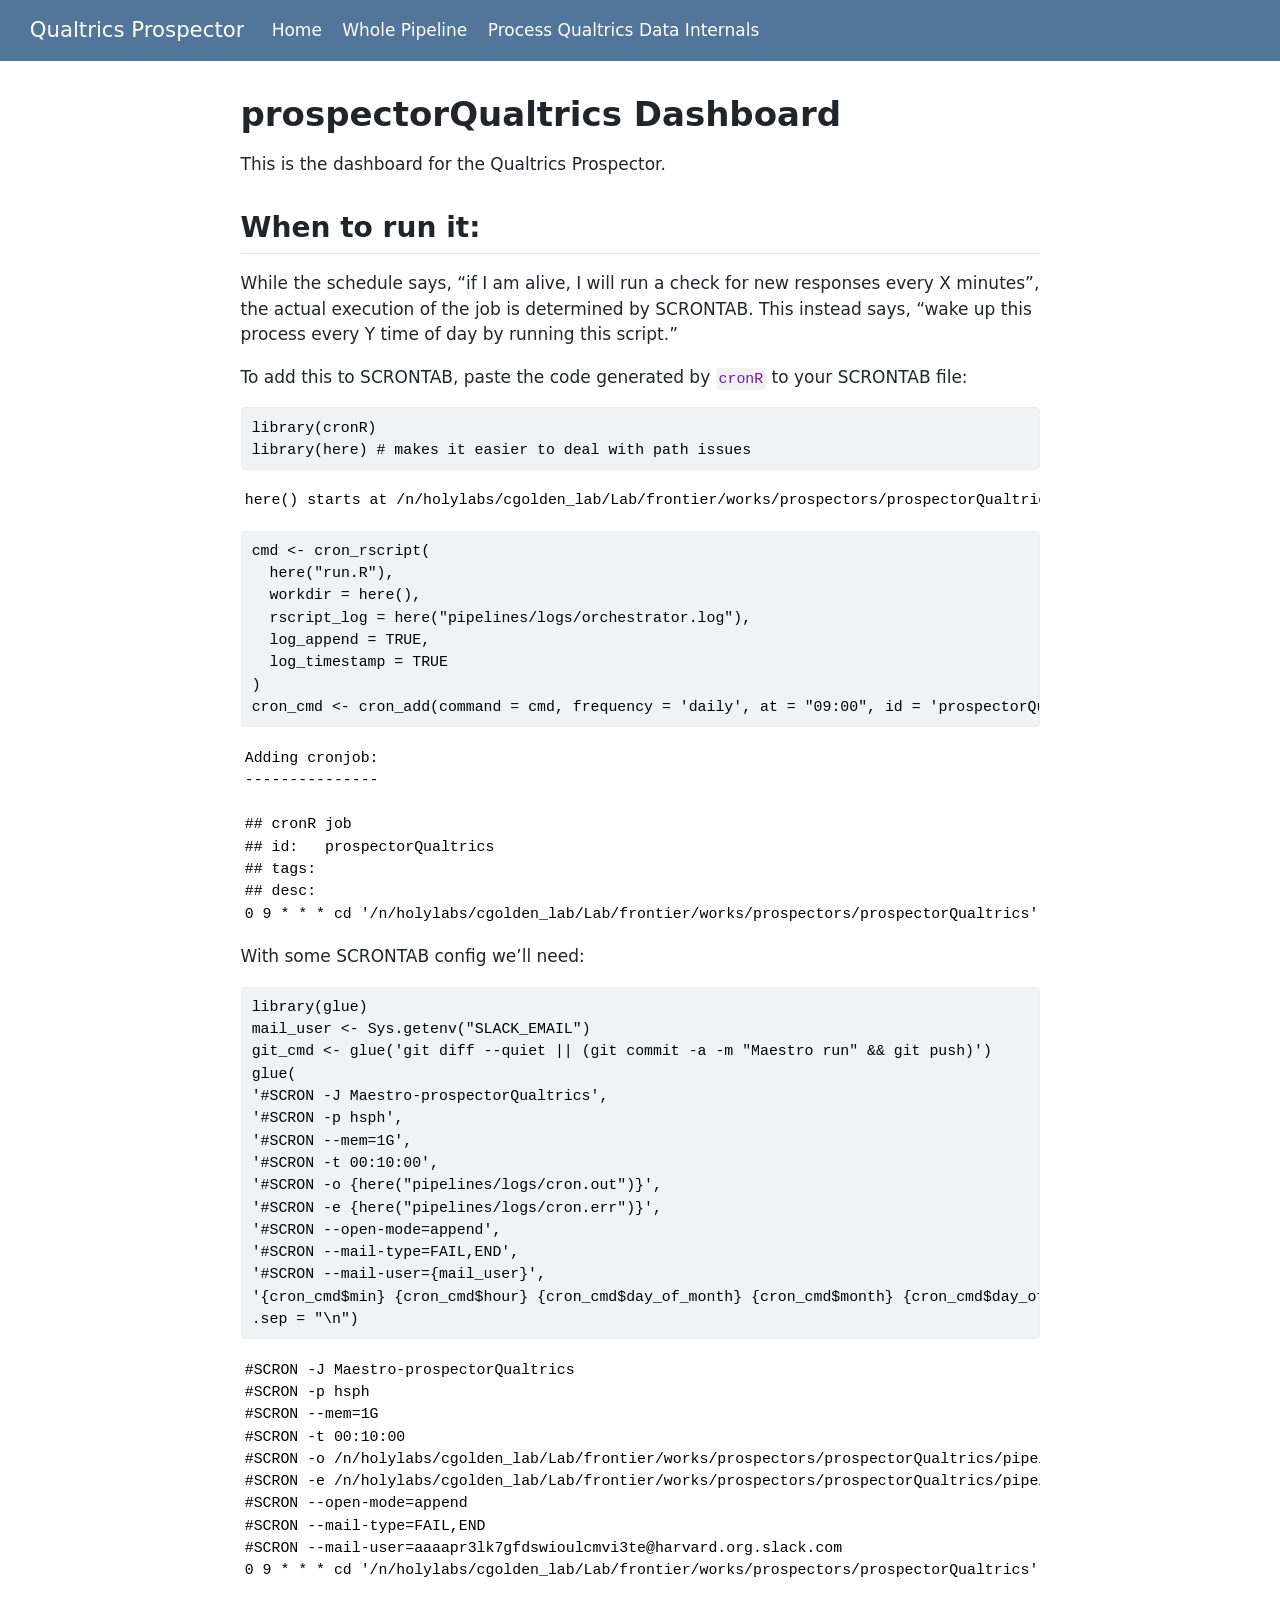
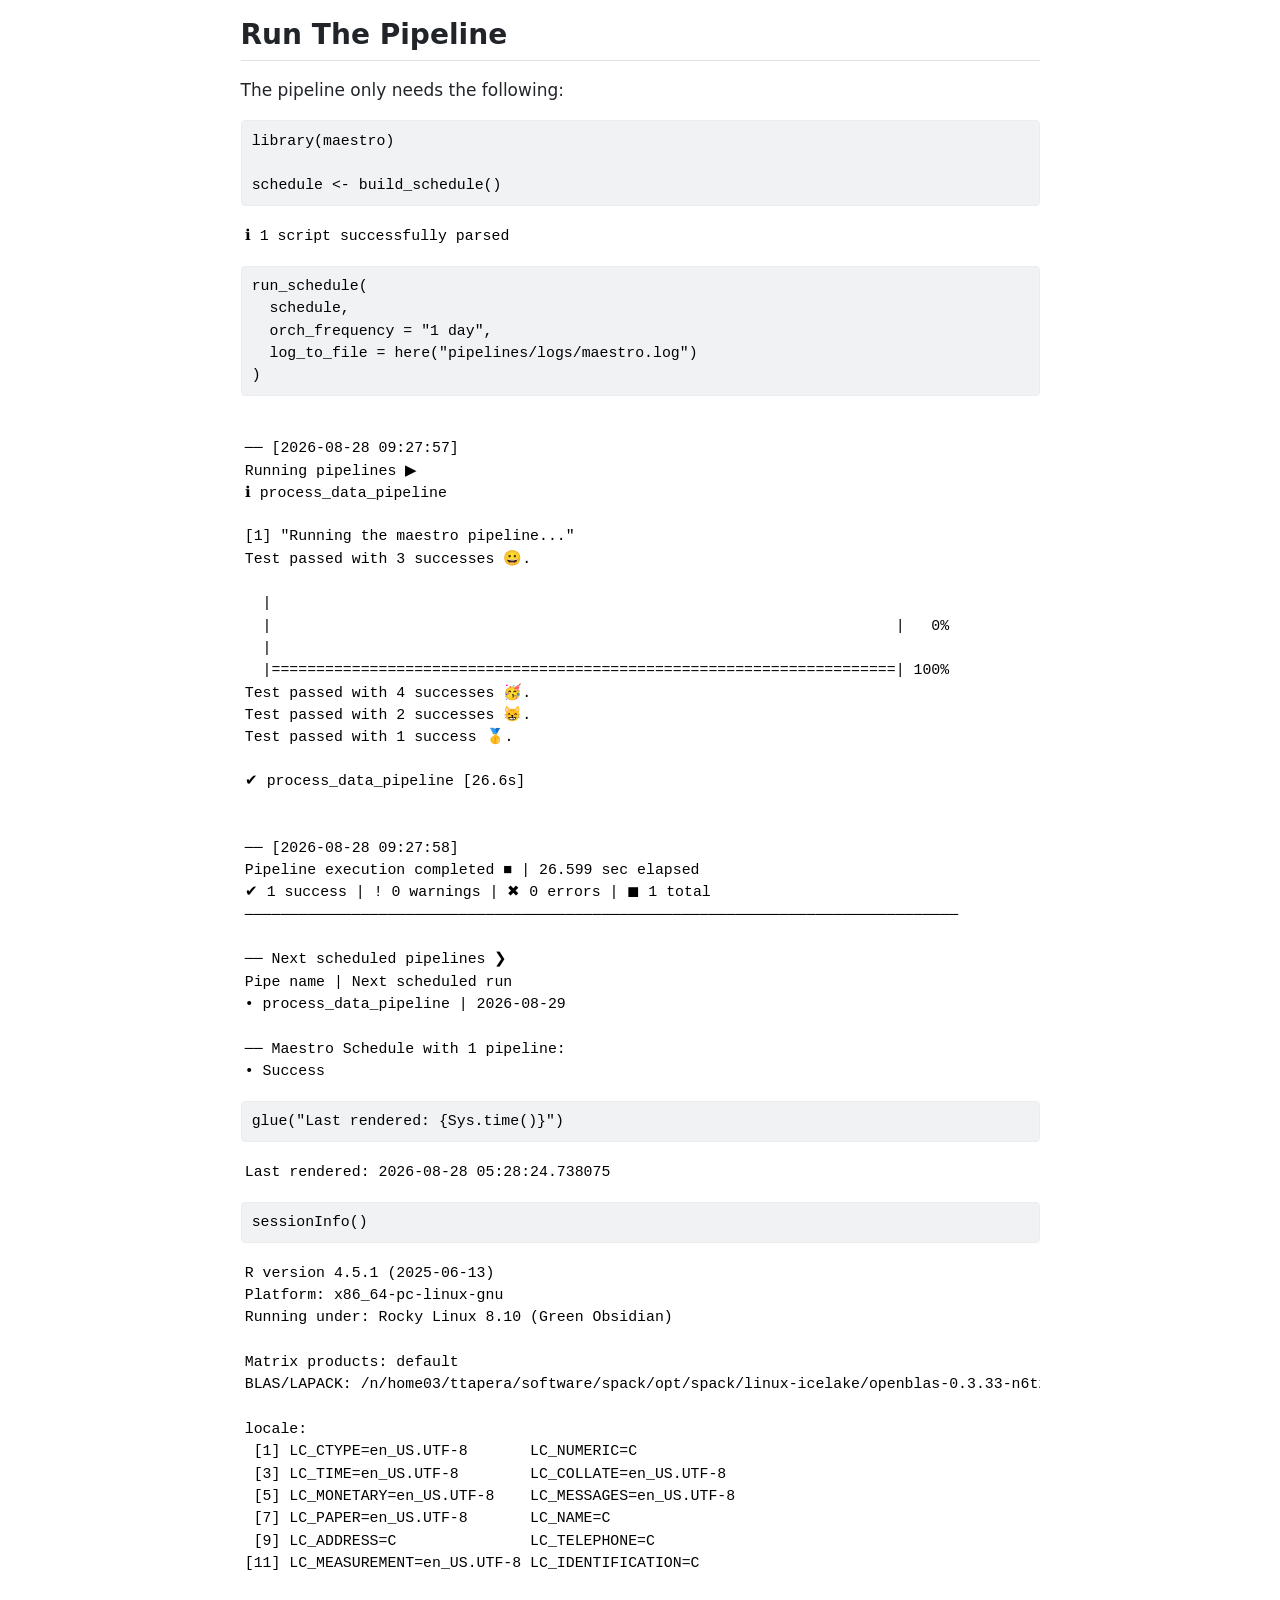
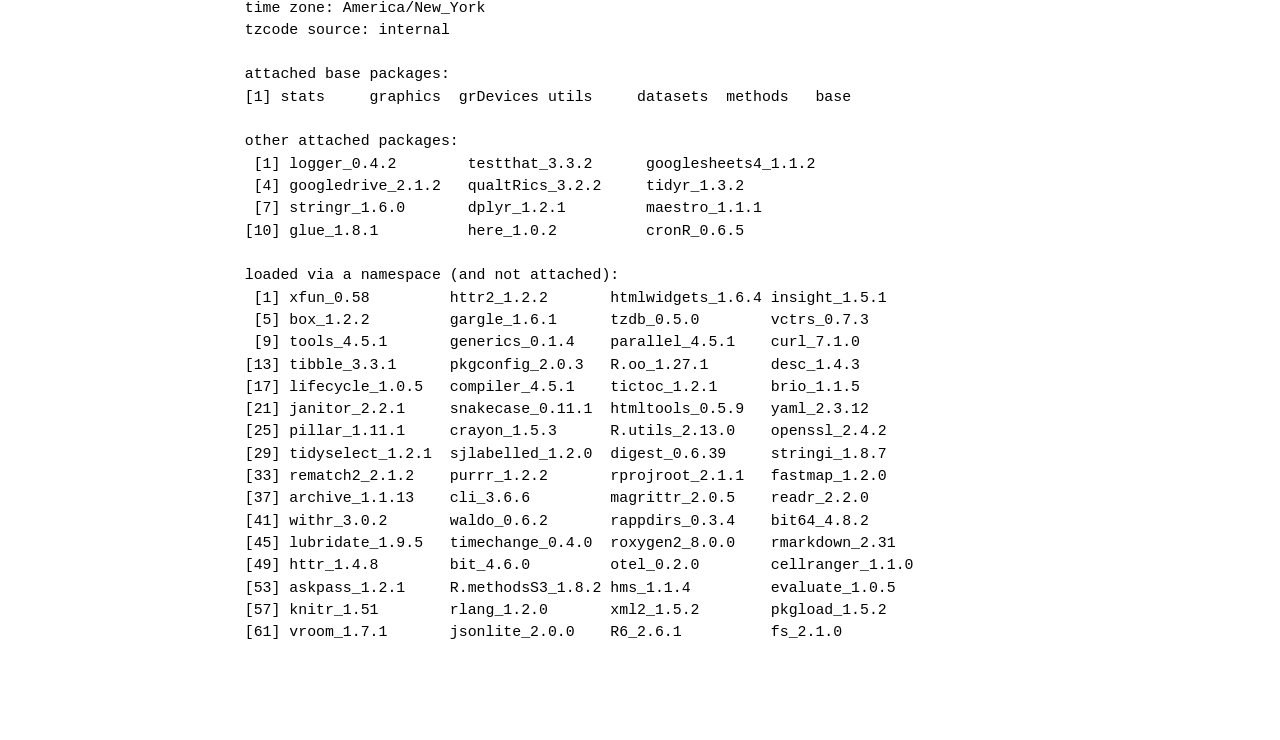
==== commit 79402003: "daily ingress run" ====
--- a/docs/index.html
+++ b/docs/index.html
@@ -131,11 +131,11 @@
 <span class="menu-text">Home</span></a>
   </li>  
   <li class="nav-item">
-    <a class="nav-link" href="./notebooks/10_pipelines.qmd"> 
+    <a class="nav-link" href="./notebooks/10_pipelines.html"> 
 <span class="menu-text">Whole Pipeline</span></a>
   </li>  
   <li class="nav-item">
-    <a class="nav-link" href="./notebooks/01_process_qualtrics_data.qmd"> 
+    <a class="nav-link" href="./notebooks/01_process_qualtrics_data.html"> 
 <span class="menu-text">Process Qualtrics Data Internals</span></a>
   </li>  
 </ul>
@@ -228,7 +228,7 @@
 #SCRON -e /n/holylabs/cgolden_lab/Lab/frontier/works/prospectors/prospectorQualtrics/pipelines/logs/cron.err
 #SCRON --open-mode=append
 #SCRON --mail-type=FAIL,END
-#SCRON --mail-user=
+#SCRON --mail-user=aaaapr3lk7gfdswioulcmvi3te@harvard.org.slack.com
 0 9 * * * cd '/n/holylabs/cgolden_lab/Lab/frontier/works/prospectors/prospectorQualtrics' &amp;&amp; /n/home03/ttapera/software/spack/opt/spack/linux-icelake/r-4.5.1-munmhwpvanxog4vieqta3cvvdaarsali/rlib/R/bin/Rscript '/n/holylabs/cgolden_lab/Lab/frontier/works/prospectors/prospectorQualtrics/run.R'  &gt;&gt; '/n/holylabs/cgolden_lab/Lab/frontier/works/prospectors/prospectorQualtrics/pipelines/logs/orchestrator.log' 2&gt;&amp;1 &amp;&amp; git diff --quiet || (git commit -a -m "Maestro run" &amp;&amp; git push)</code></pre>
 </div>
 </div>
@@ -250,34 +250,34 @@
 <span id="cb9-5"><a href="#cb9-5" aria-hidden="true" tabindex="-1"></a>)</span></code></pre></div><button title="Copy to Clipboard" class="code-copy-button"><i class="bi"></i></button></div>
 <div class="cell-output cell-output-stderr">
 <pre><code>
-── [2026-08-26 12:01:25]
+── [2026-08-28 09:27:57]
 Running pipelines ▶ 
 ℹ process_data_pipeline</code></pre>
 </div>
 <div class="cell-output cell-output-stdout">
 <pre><code>[1] "Running the maestro pipeline..."
-Test passed with 3 successes 🎊.
+Test passed with 3 successes 😀.
 
   |                                                                            
   |                                                                      |   0%
   |                                                                            
   |======================================================================| 100%
-Test passed with 4 successes 🎉.
-Test passed with 2 successes 🎊.
-Test passed with 1 success 🌈.</code></pre>
+Test passed with 4 successes 🥳.
+Test passed with 2 successes 😸.
+Test passed with 1 success 🥇.</code></pre>
 </div>
 <div class="cell-output cell-output-stderr">
-<pre><code>✔ process_data_pipeline [24.5s]
-
-
-── [2026-08-26 12:01:25]
-Pipeline execution completed ■ | 24.535 sec elapsed 
+<pre><code>✔ process_data_pipeline [26.6s]
+
+
+── [2026-08-28 09:27:58]
+Pipeline execution completed ■ | 26.599 sec elapsed 
 ✔ 1 success | ! 0 warnings | ✖ 0 errors | ◼ 1 total
 ────────────────────────────────────────────────────────────────────────────────
 
 ── Next scheduled pipelines ❯ 
 Pipe name | Next scheduled run
-• process_data_pipeline | 2026-08-27
+• process_data_pipeline | 2026-08-29
 
 ── Maestro Schedule with 1 pipeline:  
 • Success</code></pre>
@@ -286,7 +286,7 @@
 <div class="cell">
 <div class="code-copy-outer-scaffold"><div class="sourceCode cell-code" id="cb13"><pre class="sourceCode r code-with-copy"><code class="sourceCode r"><span id="cb13-1"><a href="#cb13-1" aria-hidden="true" tabindex="-1"></a><span class="fu">glue</span>(<span class="st">"Last rendered: {Sys.time()}"</span>)</span></code></pre></div><button title="Copy to Clipboard" class="code-copy-button"><i class="bi"></i></button></div>
 <div class="cell-output cell-output-stdout">
-<pre><code>Last rendered: 2026-08-26 08:01:50.291327</code></pre>
+<pre><code>Last rendered: 2026-08-28 05:28:24.738075</code></pre>
 </div>
 <div class="code-copy-outer-scaffold"><div class="sourceCode cell-code" id="cb15"><pre class="sourceCode r code-with-copy"><code class="sourceCode r"><span id="cb15-1"><a href="#cb15-1" aria-hidden="true" tabindex="-1"></a><span class="fu">sessionInfo</span>()</span></code></pre></div><button title="Copy to Clipboard" class="code-copy-button"><i class="bi"></i></button></div>
 <div class="cell-output cell-output-stdout">
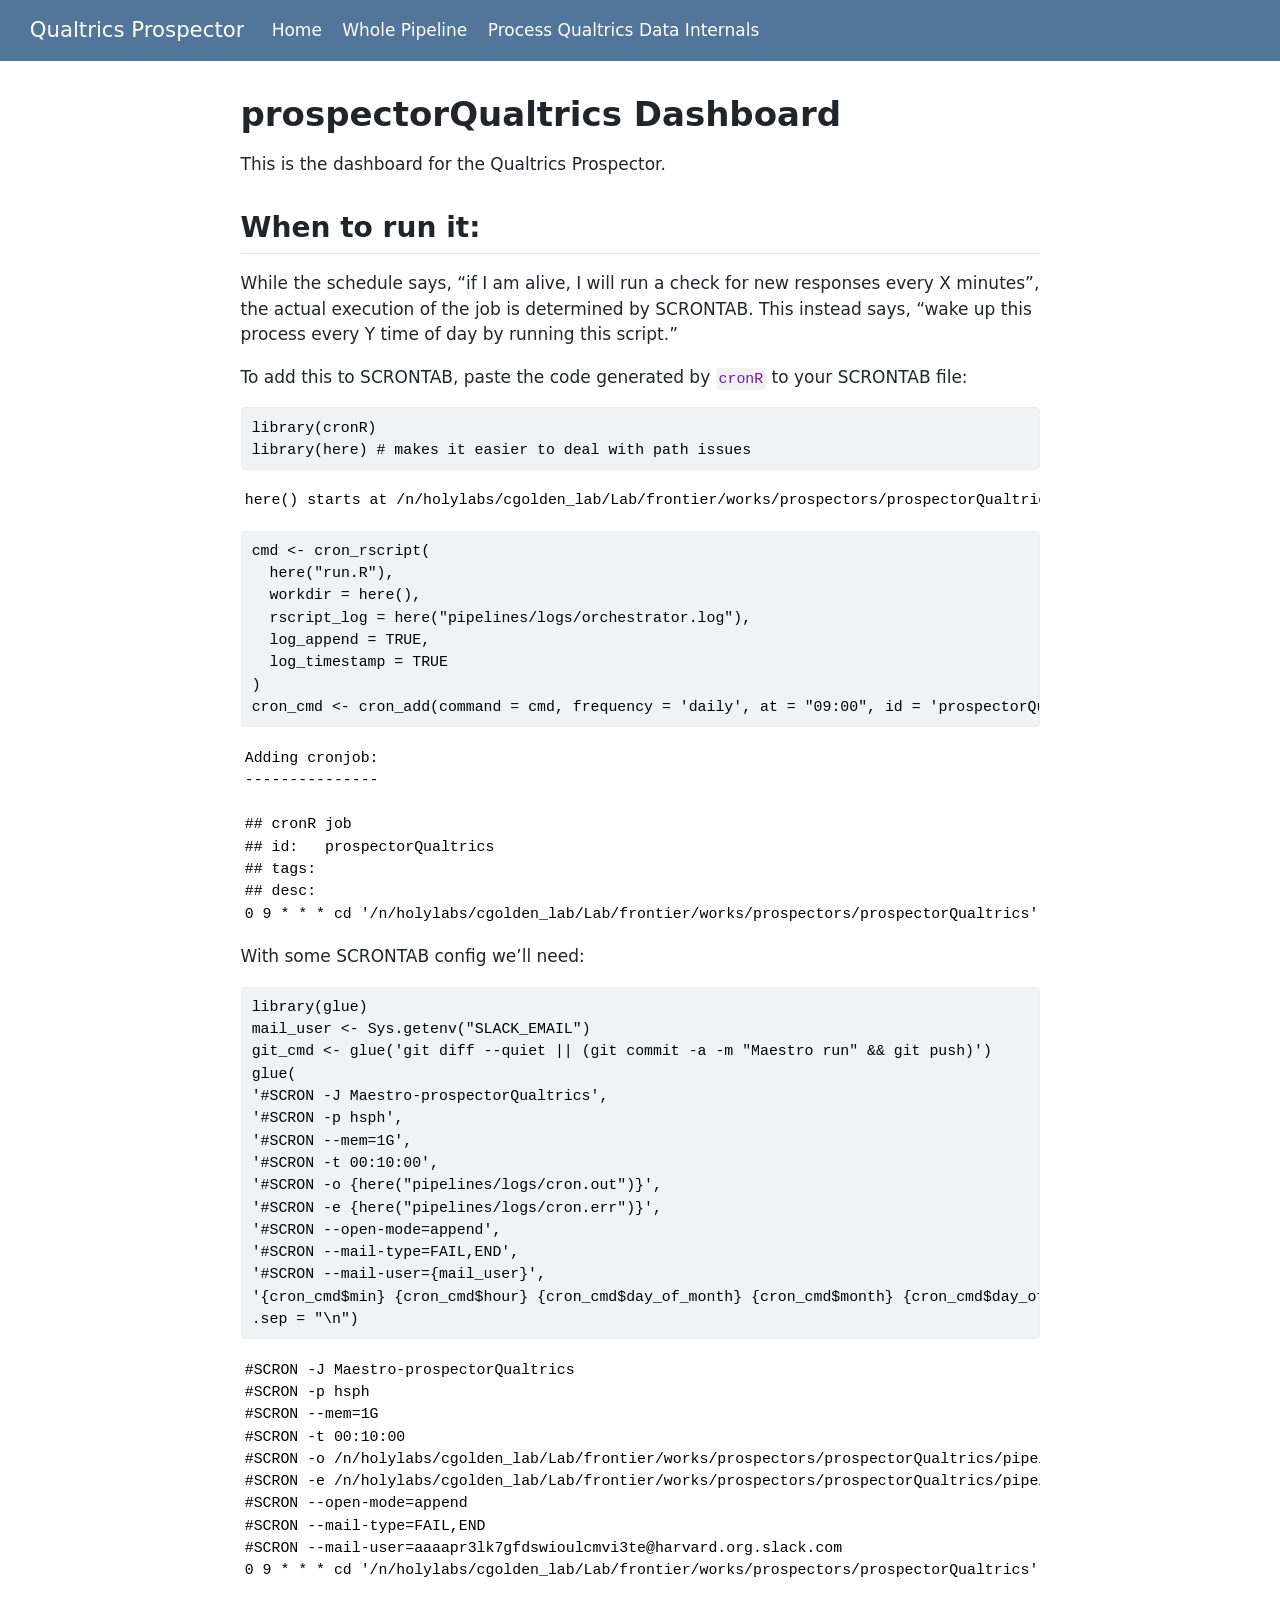
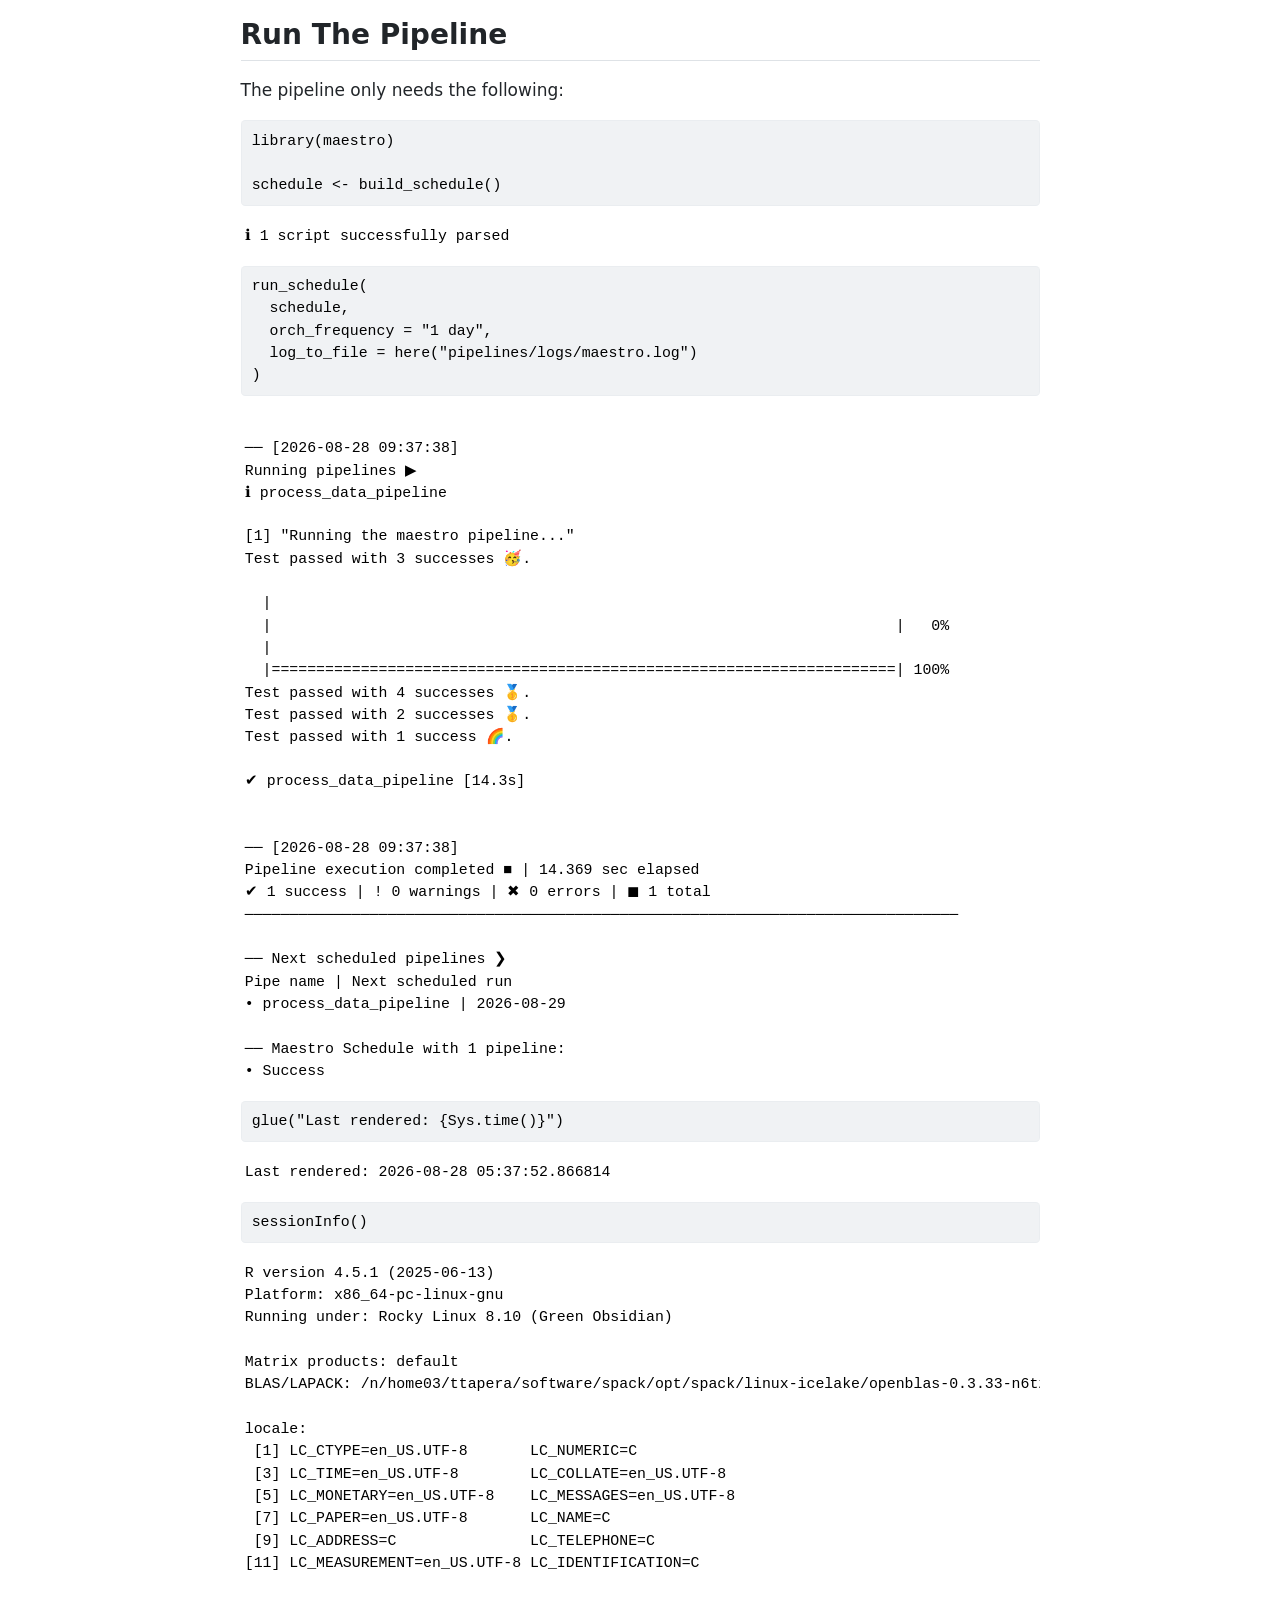
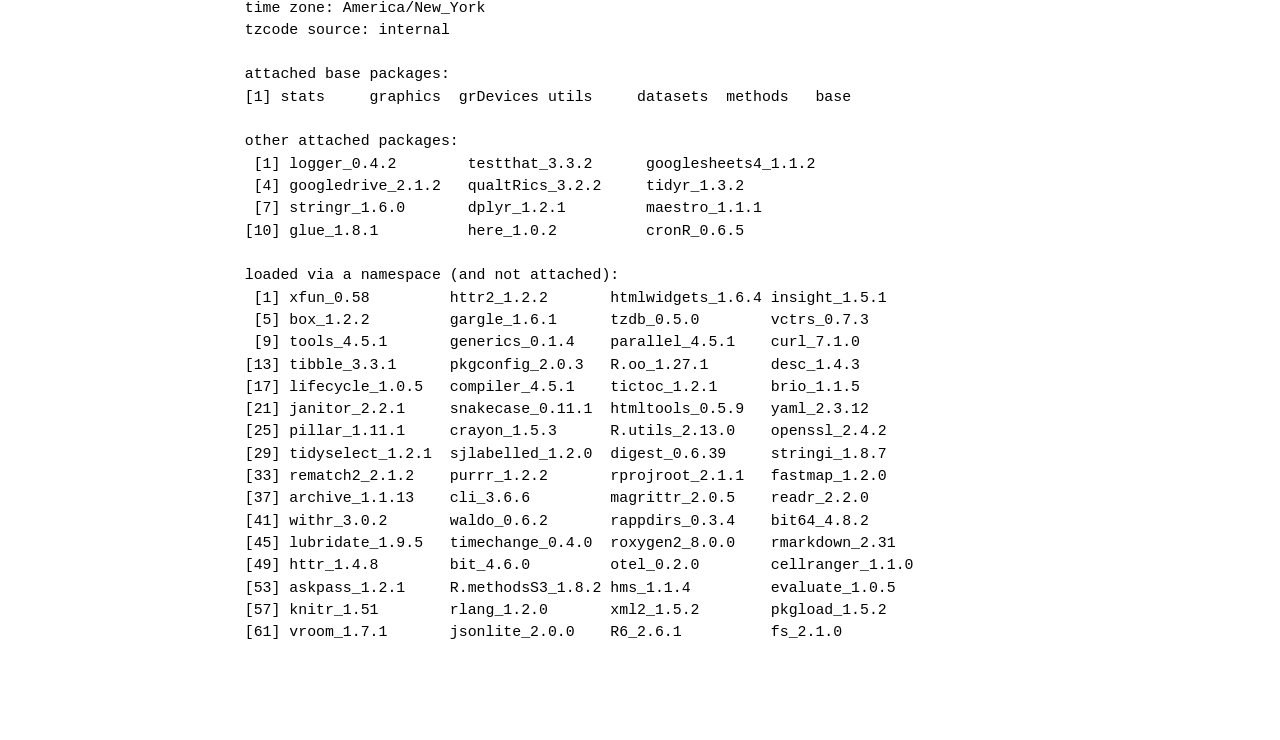
==== commit 01d906bf: "daily ingress run" ====
--- a/docs/index.html
+++ b/docs/index.html
@@ -250,28 +250,28 @@
 <span id="cb9-5"><a href="#cb9-5" aria-hidden="true" tabindex="-1"></a>)</span></code></pre></div><button title="Copy to Clipboard" class="code-copy-button"><i class="bi"></i></button></div>
 <div class="cell-output cell-output-stderr">
 <pre><code>
-── [2026-08-28 09:27:57]
+── [2026-08-28 09:37:38]
 Running pipelines ▶ 
 ℹ process_data_pipeline</code></pre>
 </div>
 <div class="cell-output cell-output-stdout">
 <pre><code>[1] "Running the maestro pipeline..."
-Test passed with 3 successes 😀.
+Test passed with 3 successes 🥳.
 
   |                                                                            
   |                                                                      |   0%
   |                                                                            
   |======================================================================| 100%
-Test passed with 4 successes 🥳.
-Test passed with 2 successes 😸.
-Test passed with 1 success 🥇.</code></pre>
+Test passed with 4 successes 🥇.
+Test passed with 2 successes 🥇.
+Test passed with 1 success 🌈.</code></pre>
 </div>
 <div class="cell-output cell-output-stderr">
-<pre><code>✔ process_data_pipeline [26.6s]
-
-
-── [2026-08-28 09:27:58]
-Pipeline execution completed ■ | 26.599 sec elapsed 
+<pre><code>✔ process_data_pipeline [14.3s]
+
+
+── [2026-08-28 09:37:38]
+Pipeline execution completed ■ | 14.369 sec elapsed 
 ✔ 1 success | ! 0 warnings | ✖ 0 errors | ◼ 1 total
 ────────────────────────────────────────────────────────────────────────────────
 
@@ -286,7 +286,7 @@
 <div class="cell">
 <div class="code-copy-outer-scaffold"><div class="sourceCode cell-code" id="cb13"><pre class="sourceCode r code-with-copy"><code class="sourceCode r"><span id="cb13-1"><a href="#cb13-1" aria-hidden="true" tabindex="-1"></a><span class="fu">glue</span>(<span class="st">"Last rendered: {Sys.time()}"</span>)</span></code></pre></div><button title="Copy to Clipboard" class="code-copy-button"><i class="bi"></i></button></div>
 <div class="cell-output cell-output-stdout">
-<pre><code>Last rendered: 2026-08-28 05:28:24.738075</code></pre>
+<pre><code>Last rendered: 2026-08-28 05:37:52.866814</code></pre>
 </div>
 <div class="code-copy-outer-scaffold"><div class="sourceCode cell-code" id="cb15"><pre class="sourceCode r code-with-copy"><code class="sourceCode r"><span id="cb15-1"><a href="#cb15-1" aria-hidden="true" tabindex="-1"></a><span class="fu">sessionInfo</span>()</span></code></pre></div><button title="Copy to Clipboard" class="code-copy-button"><i class="bi"></i></button></div>
 <div class="cell-output cell-output-stdout">
